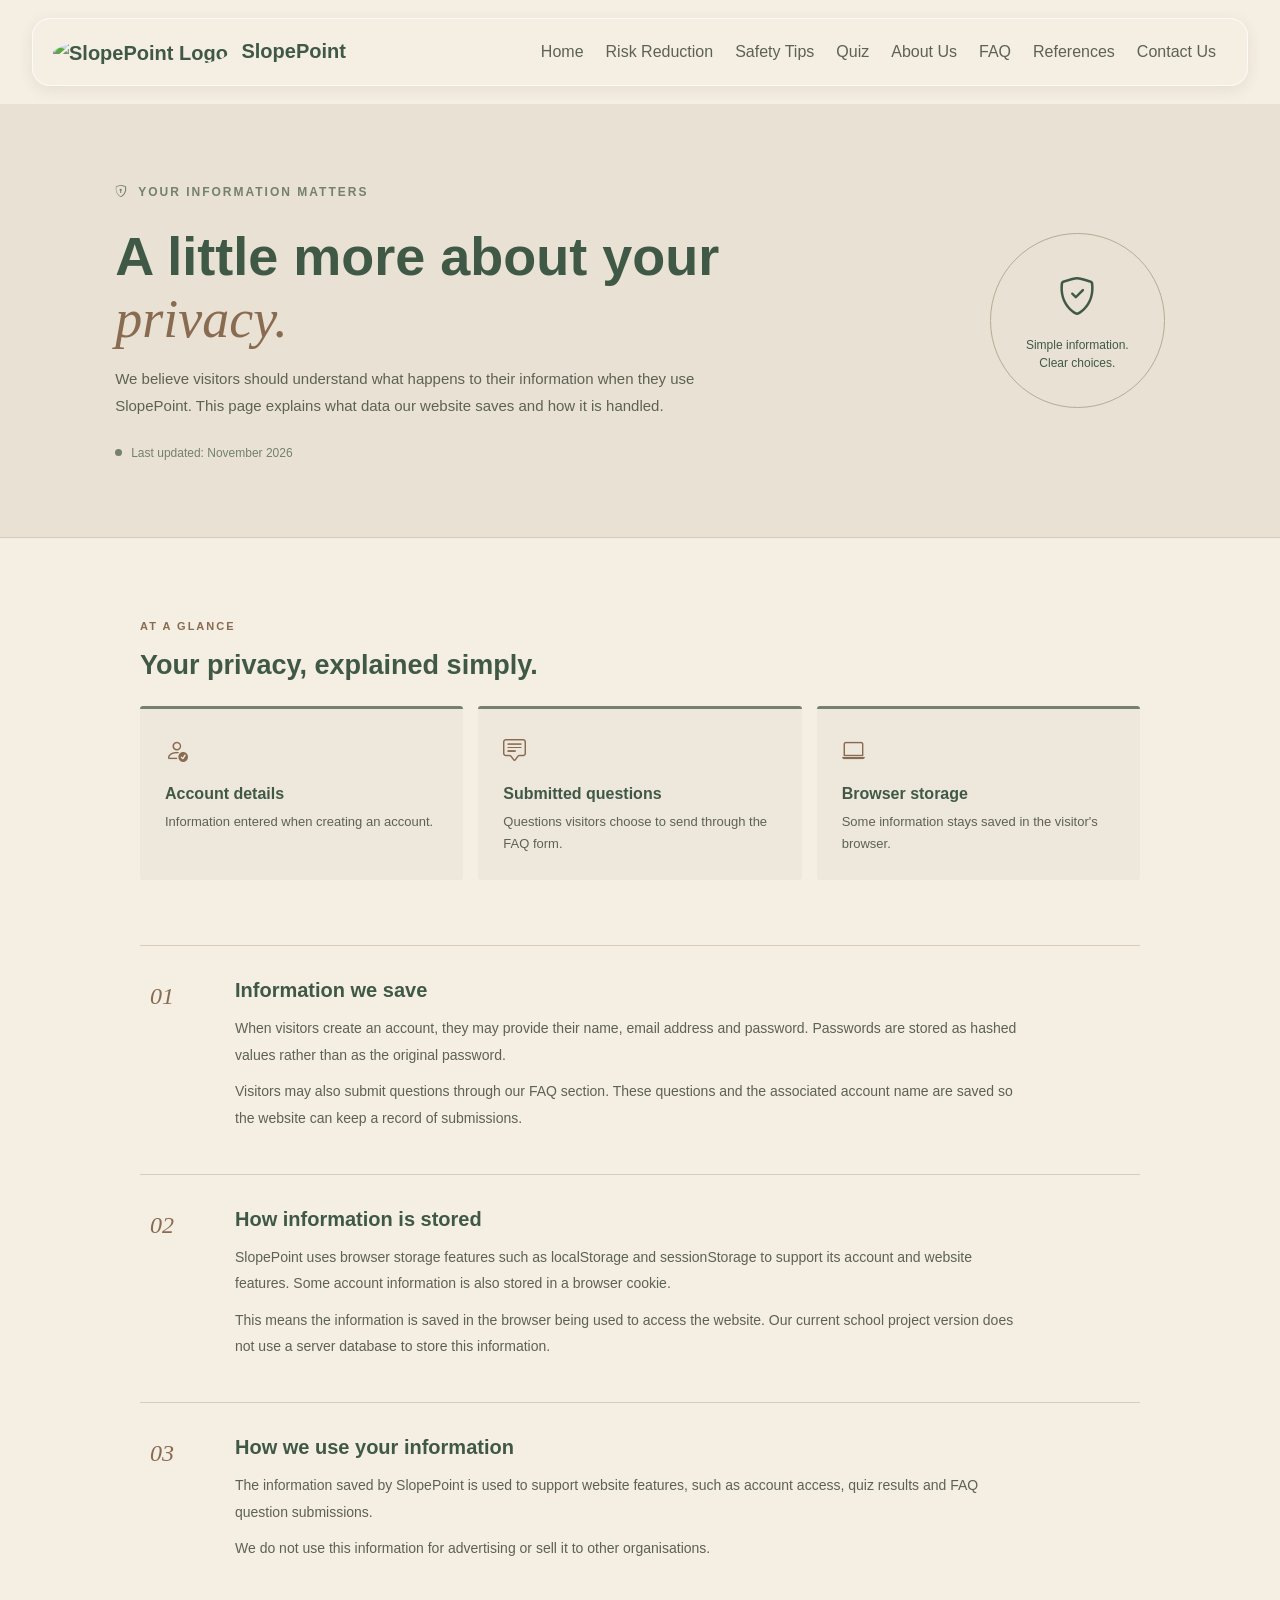
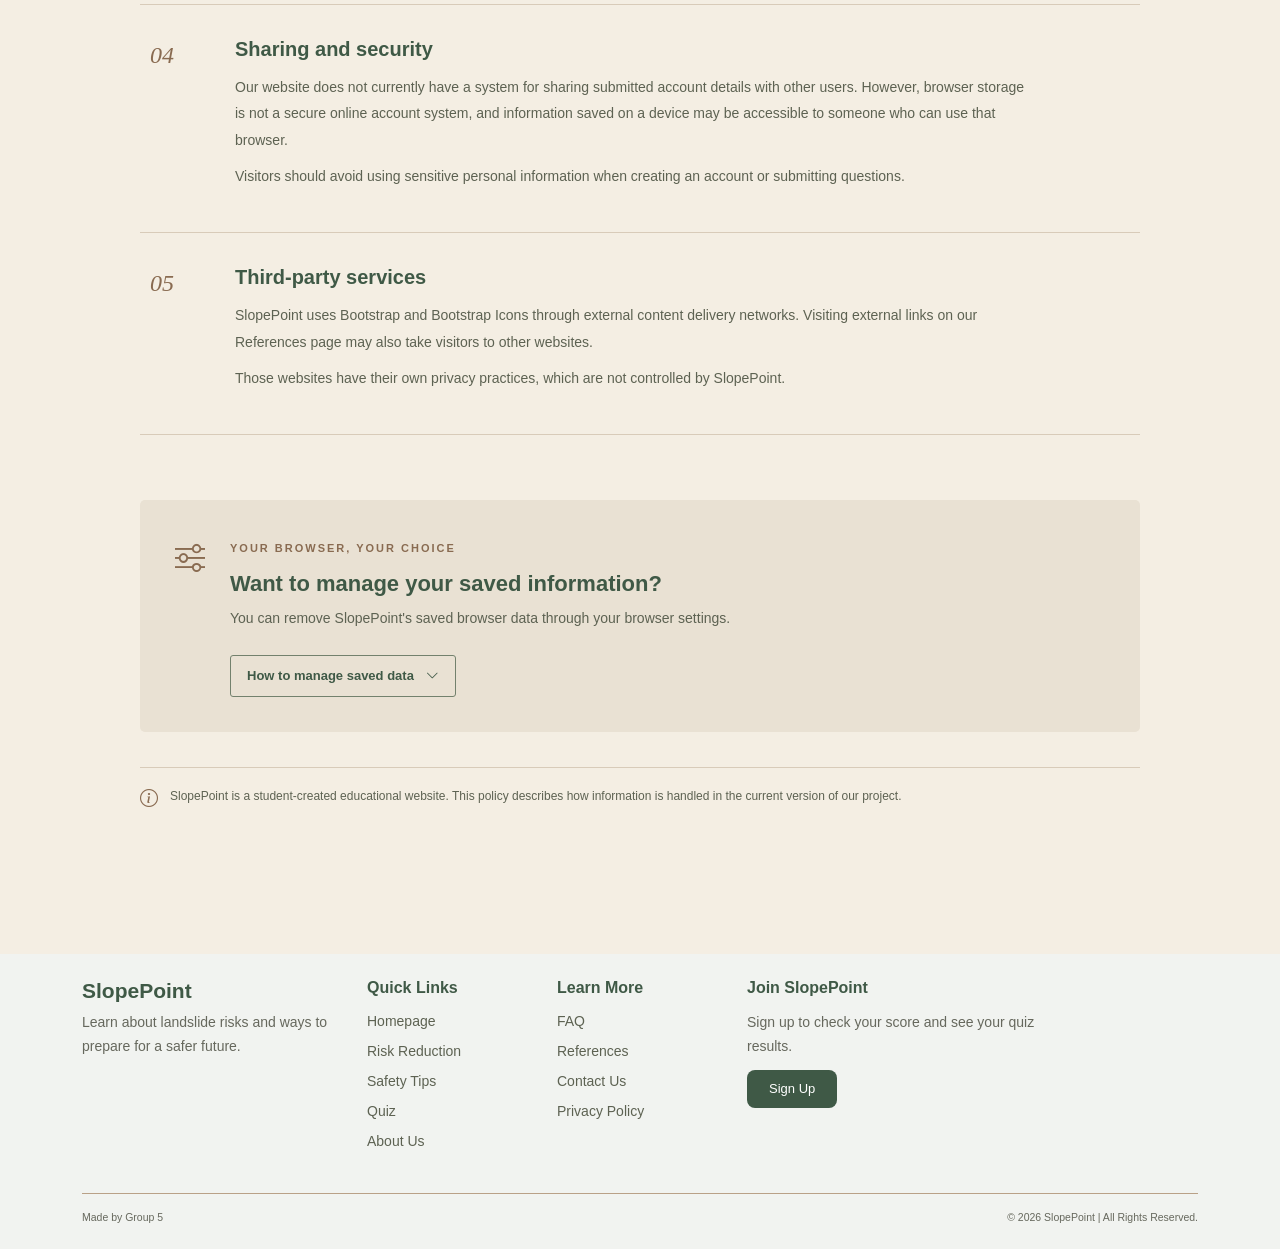
==== privacy-policy.html @ 0d20bdd4 "Add files via upload" ====
<!DOCTYPE html>
<html lang="en">
<head>
    <meta charset="UTF-8">
    <meta name="viewport" content="width=device-width, initial-scale=1.0">
    <title>SlopePoint | Privacy Policy</title>
    <link rel="icon" type="image/jpeg" href="https://i.pinimg.com/736x/f9/9e/da/f99eda20acf7c5a0008ba07cc0dadbc3.jpg">
    <link href="https://cdn.jsdelivr.net/npm/bootstrap@5.3.3/dist/css/bootstrap.min.css" rel="stylesheet">
    <link href="https://cdn.jsdelivr.net/npm/bootstrap-icons@1.11.3/font/bootstrap-icons.min.css" rel="stylesheet">
    <link rel="stylesheet" href="style.css">
</head>
<body>

    <nav class="navbar navbar-expand-lg sticky-top">
        <a class="navbar-brand" href="index.html">
            <img src="https://i.pinimg.com/736x/f9/9e/da/f99eda20acf7c5a0008ba07cc0dadbc3.jpg" alt="SlopePoint Logo" class="logo me-2">
            SlopePoint
        </a>

        <button class="navbar-toggler" type="button" data-bs-toggle="collapse" data-bs-target="#navbarMenu" aria-controls="navbarMenu" aria-expanded="false" aria-label="Toggle navigation">
            <span class="navbar-toggler-icon"></span>
        </button>

        <div class="collapse navbar-collapse" id="navbarMenu">
            <ul class="navbar-nav ms-auto">
                <li class="nav-item"><a class="nav-link" href="index.html">Home</a></li>
                <li class="nav-item"><a class="nav-link" href="risk-reduction.html">Risk Reduction</a></li>
                <li class="nav-item"><a class="nav-link" href="safety-tips.html">Safety Tips</a></li>
                <li class="nav-item"><a class="nav-link" href="quiz.html">Quiz</a></li>
                <li class="nav-item"><a class="nav-link" href="aboutus.html">About Us</a></li>
                <li class="nav-item"><a class="nav-link" href="faq.html">FAQ</a></li>
                <li class="nav-item"><a class="nav-link" href="references.html">References</a></li>
                <li class="nav-item"><a class="nav-link" href="contactus.html">Contact Us</a></li>
            </ul>
        </div>
    </nav>

    <main class="privacy-page">

        <section class="privacy-intro">
            <div class="privacy-intro-content">
                <span class="privacy-overline">
                    <i class="bi bi-shield-lock"></i>
                    YOUR INFORMATION MATTERS
                </span>

                <h1>A little more about your <span>privacy.</span></h1>

                <p>
                    We believe visitors should understand what happens to their
                    information when they use SlopePoint. This page explains
                    what data our website saves and how it is handled.
                </p>

                <div class="privacy-updated">
                    <span class="privacy-dot"></span>
                    Last updated: November 2026
                </div>
            </div>

            <div class="privacy-intro-side">
                <i class="bi bi-shield-check"></i>
                <p>Simple information. Clear choices.</p>
            </div>
        </section>

        <section class="privacy-content">

            <div class="privacy-overview">
                <span class="privacy-small-label">AT A GLANCE</span>
                <h2>Your privacy, explained simply.</h2>

                <div class="privacy-overview-grid">
                    <div>
                        <i class="bi bi-person-check"></i>
                        <h3>Account details</h3>
                        <p>Information entered when creating an account.</p>
                    </div>

                    <div>
                        <i class="bi bi-chat-square-text"></i>
                        <h3>Submitted questions</h3>
                        <p>Questions visitors choose to send through the FAQ form.</p>
                    </div>

                    <div>
                        <i class="bi bi-laptop"></i>
                        <h3>Browser storage</h3>
                        <p>Some information stays saved in the visitor's browser.</p>
                    </div>
                </div>
            </div>

            <div class="privacy-details">

                <article class="privacy-section">
                    <span class="privacy-number">01</span>
                    <div>
                        <h2>Information we save</h2>
                        <p>
                            When visitors create an account, they may provide
                            their name, email address and password. Passwords
                            are stored as hashed values rather than as the
                            original password.
                        </p>
                        <p>
                            Visitors may also submit questions through our FAQ
                            section. These questions and the associated account
                            name are saved so the website can keep a record
                            of submissions.
                        </p>
                    </div>
                </article>

                <article class="privacy-section">
                    <span class="privacy-number">02</span>
                    <div>
                        <h2>How information is stored</h2>
                        <p>
                            SlopePoint uses browser storage features such as
                            localStorage and sessionStorage to support its
                            account and website features. Some account
                            information is also stored in a browser cookie.
                        </p>
                        <p>
                            This means the information is saved in the browser
                            being used to access the website. Our current
                            school project version does not use a server
                            database to store this information.
                        </p>
                    </div>
                </article>

                <article class="privacy-section">
                    <span class="privacy-number">03</span>
                    <div>
                        <h2>How we use your information</h2>
                        <p>
                            The information saved by SlopePoint is used to
                            support website features, such as account access,
                            quiz results and FAQ question submissions.
                        </p>
                        <p>
                            We do not use this information for advertising
                            or sell it to other organisations.
                        </p>
                    </div>
                </article>

                <article class="privacy-section">
                    <span class="privacy-number">04</span>
                    <div>
                        <h2>Sharing and security</h2>
                        <p>
                            Our website does not currently have a system for
                            sharing submitted account details with other users.
                            However, browser storage is not a secure online
                            account system, and information saved on a device
                            may be accessible to someone who can use that
                            browser.
                        </p>
                        <p>
                            Visitors should avoid using sensitive personal
                            information when creating an account or submitting
                            questions.
                        </p>
                    </div>
                </article>

                <article class="privacy-section">
                    <span class="privacy-number">05</span>
                    <div>
                        <h2>Third-party services</h2>
                        <p>
                            SlopePoint uses Bootstrap and Bootstrap Icons
                            through external content delivery networks.
                            Visiting external links on our References page
                            may also take visitors to other websites.
                        </p>
                        <p>
                            Those websites have their own privacy practices,
                            which are not controlled by SlopePoint.
                        </p>
                    </div>
                </article>

            </div>

            <section class="privacy-manage">
                <div class="privacy-manage-icon">
                    <i class="bi bi-sliders"></i>
                </div>

                <div class="privacy-manage-text">
                    <span class="privacy-small-label">YOUR BROWSER, YOUR CHOICE</span>
                    <h2>Want to manage your saved information?</h2>
                    <p>
                        You can remove SlopePoint's saved browser data through
                        your browser settings.
                    </p>

                    <button type="button" class="privacy-toggle" id="privacyToggle"
                        aria-expanded="false" aria-controls="privacyInstructions">
                        How to manage saved data
                        <i class="bi bi-chevron-down"></i>
                    </button>

                    <div class="privacy-instructions" id="privacyInstructions" hidden>
                        <ol>
                            <li>Open your browser settings.</li>
                            <li>Find the privacy or browsing data section.</li>
                            <li>Open the site data or cookies settings.</li>
                            <li>Find your SlopePoint website address and remove its saved data.</li>
                        </ol>
                        <p>
                            Removing site data may sign you out and delete
                            saved account information and submitted questions
                            from that browser.
                        </p>
                    </div>
                </div>
            </section>

            <div class="privacy-ending">
                <i class="bi bi-info-circle"></i>
                <p>
                    SlopePoint is a student-created educational website.
                    This policy describes how information is handled in
                    the current version of our project.
                </p>
            </div>

        </section>
    </main>

    <footer class="mt-5 py-4">
        <div class="container">
            <div class="row g-4">

                <div class="col-lg-3 col-md-6">
                    <h5 class="fw-bold">SlopePoint</h5>
                    <p class="footer-description">
                        Learn about landslide risks and ways to prepare for a safer future.
                    </p>
                </div>

                <div class="col-lg-2 col-md-6">
                    <h6 class="fw-bold">Quick Links</h6>
                    <a href="index.html" class="footer-link d-block">Homepage</a>
                    <a href="risk-reduction.html" class="footer-link d-block">Risk Reduction</a>
                    <a href="safety-tips.html" class="footer-link d-block">Safety Tips</a>
                    <a href="quiz.html" class="footer-link d-block">Quiz</a>
                    <a href="aboutus.html" class="footer-link d-block">About Us</a>
                </div>

                <div class="col-lg-2 col-md-6">
                    <h6 class="fw-bold">Learn More</h6>
                    <a href="faq.html" class="footer-link d-block">FAQ</a>
                    <a href="references.html" class="footer-link d-block">References</a>
                    <a href="contactus.html" class="footer-link d-block">Contact Us</a>
                    <a href="privacy-policy.html" class="footer-link d-block">Privacy Policy</a>
                    
                </div>

                <div class="col-lg-5 col-md-6">
                    <h6 class="fw-bold">Join SlopePoint</h6>
                    <p class="footer-description">
                        Sign up to check your score and see your quiz results.
                    </p>
                    <button type="button" class="btn sign-up">
                        Sign Up
                    </button>
                </div>

            </div>

            <hr class="footer-line">

            <div class="footer-bottom">
                <small>Made by Group 5</small>
                <small>© 2026 SlopePoint | All Rights Reserved.</small>
            </div>
        </div>
    </footer>

    <div class="modal fade" id="registerModal" tabindex="-1" aria-labelledby="registerModalLabel" aria-hidden="true">
        <div class="modal-dialog modal-dialog-centered">
            <div class="modal-content register-modal">

                <div class="modal-header">
                    <div>
                        <span class="register-tag">SLOPEPOINT ACCOUNT</span>
                        <h5 class="modal-title" id="registerModalLabel">Create an Account</h5>
                    </div>
                    <button type="button" class="btn-close" data-bs-dismiss="modal" aria-label="Close"></button>
                </div>

                <div class="modal-body">
                    <p class="register-description">
                        Sign up to check your score and see your quiz results.
                    </p>

                    <form id="registerForm">
                        <label for="studentName" class="form-label">Full Name</label>
                        <input type="text" class="form-control register-input mb-3" id="studentName" placeholder="Enter your name" required>

                        <label for="studentEmail" class="form-label">Email Address</label>
                        <input type="email" class="form-control register-input mb-3" id="studentEmail" placeholder="Enter your email" required>

                        <label for="studentPassword" class="form-label">Password</label>
                        <input type="password" class="form-control register-input mb-3" id="studentPassword" placeholder="Create a password" required>

                        <label for="confirmPassword" class="form-label">Confirm Password</label>
                        <input type="password" class="form-control register-input mb-3" id="confirmPassword" placeholder="Confirm your password" required>

                        <p id="registerMessage" class="register-message"></p>

                        <button type="submit" class="btn register-submit w-100">Create Account</button>
                    </form>
                </div>

            </div>
        </div>
    </div>

    <script src="https://cdn.jsdelivr.net/npm/bootstrap@5.3.3/dist/js/bootstrap.bundle.min.js"></script>
    <script src="script.js"></script>

</body>
</html>
---- style.css ----
body {
    background-color: #F4EEE3;
    color: #3F5946;
    font-family: Arial, sans-serif;
}

.navbar {
    background-color: rgba(244, 238, 227, 0.75);
    backdrop-filter: blur(14px);
    -webkit-backdrop-filter: blur(14px);
    border: 1px solid rgba(255, 255, 255, 0.7);
    border-radius: 18px;
    margin: 18px auto;
    width: 95%;
    padding: 12px 20px;
    box-shadow: 0 4px 14px rgba(137, 107, 81, 0.12);
}

.navbar-brand {
    color: #3F5946;
    font-weight: bold;
}

.navbar-brand:hover {
    color: #896B51;
}

.logo {
    width: 32px;
    height: 32px;
    object-fit: cover;
    border-radius: 50%;
    vertical-align: middle;
}

.navbar .nav-link {
    color: #5D6252;
    margin: 0 3px;
    border-radius: 10px;
    padding: 8px 11px;
    transition: 0.2s;
}

.navbar .nav-link:hover,
.navbar .nav-link.active {
    background-color: #E6D9C6;
    color: #3F5946;
}

.navbar-toggler {
    border-color: #B9A187;
}

.navbar-toggler:focus {
    box-shadow: 0 0 0 0.15rem rgba(137, 107, 81, 0.2);
}

.navbar-toggler-icon {
    filter: sepia(30%);
}

.homepage {
    max-width: 1250px;
    background: linear-gradient(135deg, rgba(255, 255, 255, 0.65), rgba(255, 253, 250, 0.78));
    backdrop-filter: blur(12px);
    -webkit-backdrop-filter: blur(12px);
    border: 1px solid rgba(255, 255, 255, 0.85);
    border-radius: 28px;
    padding: 20px 30px 45px;
    margin-top: 20px;
    box-shadow: 0 10px 35px rgba(137, 107, 81, 0.1);
}

.hero {
    min-height: 420px;
    height: 520px;
    width: 100%;
    position: relative;
    border-radius: 22px;
    overflow: hidden;
    display: flex;
    align-items: center;
    padding: 55px;
    color: white;
    border: 1px solid rgba(255, 255, 255, 0.25);
    isolation: isolate;
}


.hero video {
    position: absolute;
    inset: 0;
    width: 100%;
    height: 100%;
    object-fit: cover;
    object-position: center;
    z-index: -2;
}


.hero::before {
    content: "";
    position: absolute;
    inset: 0;
    background: linear-gradient(90deg, rgba(35, 53, 39, 0.8), rgba(35, 53, 39, 0.2));
    z-index: -1;
}

.hero-content {
    position: relative;
    z-index: 1;
    max-width: 650px;
}

.hero-label,
.section-label {
    font-size: 12px;
    font-weight: bold;
    letter-spacing: 2px;
    margin-bottom: 12px;
}

.hero h1 {
    font-size: clamp(36px, 5vw, 64px);
    font-weight: bold;
    line-height: 1.05;
    margin-bottom: 18px;
}

.hero-content > p:not(.hero-label) {
    max-width: 540px;
    line-height: 1.7;
    margin-bottom: 24px;
}

.hero-btn {
    border-radius: 25px;
    color: #3F5946;
    padding: 11px 20px;
    font-weight: bold;
}

.hero-outline {
    border: 1px solid white;
    border-radius: 25px;
    color: white;
    padding: 11px 20px;
}

.hero-outline:hover {
    background-color: white;
    color: #3F5946;
}

.intro-section {
    padding: 65px 15px;
    background: rgba(255, 255, 255, 0.18);
    border-radius: 22px;
    margin-top: 20px;
}

.section-label {
    color: #896B51;
}

.intro-section h2,
.learning-section h2,
.fact-section h2 {
    font-size: clamp(26px, 3vw, 36px);
    font-weight: bold;
    margin-bottom: 18px;
}

.intro-text {
    color: #66685D;
    line-height: 1.8;
}

.text-link {
    color: #3F5946;
    font-weight: bold;
    text-decoration: none;
}

.text-link:hover {
    color: #896B51;
}

.info-card {
    display: flex;
    align-items: flex-start;
    gap: 16px;
    padding: 18px;
    background: rgba(230, 217, 198, 0.45);
    backdrop-filter: blur(12px);
    -webkit-backdrop-filter: blur(12px);
    border: 1px solid rgba(255, 255, 255, 0.8);
    border-radius: 16px;
    margin-bottom: 14px;
    box-shadow: 0 5px 18px rgba(137, 107, 81, 0.06);
}

.info-icon {
    background-color: #73816D;
    color: white;
    min-width: 48px;
    height: 48px;
    display: flex;
    align-items: center;
    justify-content: center;
    border-radius: 12px;
    font-size: 25px;
    font-weight: bold;
}

.info-card h5 {
    font-size: 17px;
    font-weight: bold;
    margin-bottom: 6px;
}

.info-card p {
    color: #66685D;
    font-size: 14px;
    margin-bottom: 0;
    line-height: 1.6;
}

.learning-section {
    padding: 25px 15px;
    background: rgba(255, 255, 255, 0.16);
    backdrop-filter: blur(8px);
    -webkit-backdrop-filter: blur(8px);
    border: 1px solid rgba(255, 255, 255, 0.45);
    border-radius: 22px;
    margin-top: 20px;
}

.section-heading {
    display: flex;
    align-items: center;
    justify-content: space-between;
    gap: 20px;
    margin-bottom: 25px;
}

.section-heading h2 {
    margin-bottom: 0;
}

.search-box {
    width: 260px;
}

.search-box input {
    border: 1px solid rgba(216, 200, 179, 0.8);
    border-radius: 22px;
    padding: 11px 16px;
    background-color: rgba(244, 238, 227, 0.65);
    backdrop-filter: blur(8px);
    -webkit-backdrop-filter: blur(8px);
}

.search-box input:focus {
    border-color: #73816D;
    box-shadow: 0 0 0 0.15rem rgba(115, 129, 109, 0.2);
}

.search-message {
    color: #896B51;
    font-size: 14px;
}

.learning-card {
    height: 100%;
    background: linear-gradient(145deg, rgba(255, 255, 255, 0.65), rgba(249, 246, 240, 0.78));
    backdrop-filter: blur(12px);
    -webkit-backdrop-filter: blur(12px);
    border: 1px solid rgba(255, 255, 255, 0.85);
    border-radius: 18px;
    overflow: hidden;
    transition: transform 0.2s, box-shadow 0.2s;
    box-shadow: 0 5px 18px rgba(137, 107, 81, 0.06);
}

.learning-card:hover {
    transform: translateY(-5px);
    box-shadow: 0 10px 25px rgba(63, 89, 70, 0.13);
}

.learning-card img {
    width: 100%;
    height: 190px;
    object-fit: cover;
}

.learning-card-content {
    padding: 22px;
}

.category-tag {
    display: inline-block;
    background-color: #E6D9C6;
    color: #896B51;
    border-radius: 20px;
    padding: 6px 11px;
    font-size: 10px;
    font-weight: bold;
    letter-spacing: 1px;
    margin-bottom: 14px;
}

.learning-card h4 {
    font-size: 20px;
    font-weight: bold;
    margin-bottom: 12px;
}

.learning-card p {
    color: #66685D;
    font-size: 14px;
    line-height: 1.7;
    min-height: 72px;
}

.fact-section {
    margin: 65px 15px 15px;
    padding: 35px;
    background: rgba(216, 220, 203, 0.58);
    backdrop-filter: blur(14px);
    -webkit-backdrop-filter: blur(14px);
    border: 1px solid rgba(255, 255, 255, 0.8);
    border-radius: 20px;
    display: flex;
    align-items: center;
    justify-content: space-between;
    gap: 20px;
    box-shadow: 0 8px 24px rgba(63, 89, 70, 0.07);
}

.fact-section > div:first-child {
    max-width: 750px;
}

.fact-section h2 {
    margin-bottom: 12px;
}

.fact-section p:not(.section-label) {
    color: #5D6252;
    line-height: 1.7;
}

.fact-btn {
    background-color: #3F5946;
    color: white;
    border-radius: 22px;
    padding: 10px 18px;
}

.fact-btn:hover {
    background-color: #73816D;
    color: white;
}

.fact-symbol {
    width: 90px;
    height: 90px;
    min-width: 90px;
    border: 3px solid #73816D;
    border-radius: 50%;
    display: flex;
    align-items: center;
    justify-content: center;
    font-size: 55px;
    font-weight: bold;
    color: #3F5946;
}

footer {
    background-color: #F1F3F0;
    color: #3F5946;
    font-size: 14px;
}

footer h5 {
    font-size: 21px;
    margin-bottom: 8px;
}

footer h6 {
    font-size: 16px;
    margin-bottom: 14px;
}

.footer-description {
    color: #66685D;
    line-height: 1.7;
    max-width: 300px;
    margin-bottom: 12px;
}

.footer-link {
    color: #5D6252;
    text-decoration: none;
    margin-bottom: 9px;
    transition: color 0.2s;
}

.footer-link:hover {
    color: #896B51;
}

footer .form-control {
    max-width: 340px;
    border: none;
    border-bottom: 1px solid #B9A187;
    border-radius: 0;
    background: transparent;
    padding: 10px 0;
    font-size: 13px;
    box-shadow: none;
}

footer .form-control:focus {
    border-bottom-color: #3F5946;
}

.sign-in,
.sign-up {
    padding: 7px 20px;
    font-size: 13px;
    border-radius: 4px;
}

.sign-in {
    background-color: transparent;
    border: 1px solid #3F5946;
    color: #3F5946;
}

.sign-in:hover {
    background-color: #3F5946;
    color: white;
}

.footer-line {
    border-color: #B9A187;
    margin: 32px 0 16px;
    opacity: 1;
}

.footer-bottom {
    display: flex;
    justify-content: space-between;
    align-items: center;
    flex-wrap: wrap;
    gap: 8px;
    color: #66685D;
    font-size: 12px;
}

.awareness-section {
    margin: 45px 0;
    padding: 55px;
    background: #F4EEE3;
    border-radius: 28px;
    overflow: hidden;
    position: relative;
}

.awareness-heading {
    max-width: 720px;
    margin-bottom: 35px;
}

.awareness-tag {
    display: inline-block;
    color: #73816D;
    font-size: 12px;
    font-weight: 700;
    letter-spacing: 2px;
    margin-bottom: 15px;
}

.awareness-heading h2 {
    color: #3F5946;
    font-size: clamp(30px, 4vw, 45px);
    font-weight: 800;
    line-height: 1.15;
    margin-bottom: 18px;
}

.awareness-heading h2 span {
    color: #896B51;
}

.awareness-heading > p {
    max-width: 620px;
    color: #737467;
    font-size: 16px;
    line-height: 1.8;
    margin: 0;
}

.awareness-layout {
    display: grid;
    grid-template-columns: 1fr 1fr;
    gap: 20px;
}

.awareness-main {
    min-height: 340px;
    padding: 30px;
    background: #3F5946;
    color: #F4EEE3;
    border-radius: 22px;
    display: flex;
    flex-direction: column;
    align-items: flex-start;
    position: relative;
    overflow: hidden;
}

.awareness-main::after {
    content: "";
    position: absolute;
    width: 230px;
    height: 230px;
    right: -75px;
    bottom: -85px;
    border: 1px solid rgba(244, 238, 227, 0.2);
    border-radius: 50%;
    box-shadow: 0 0 0 25px rgba(244, 238, 227, 0.04), 0 0 0 50px rgba(244, 238, 227, 0.04);
}

.awareness-icon {
    width: 58px;
    height: 58px;
    display: flex;
    align-items: center;
    justify-content: center;
    background: rgba(244, 238, 227, 0.12);
    border: 1px solid rgba(244, 238, 227, 0.25);
    border-radius: 18px;
    font-size: 35px;
    margin-bottom: 28px;
}

.awareness-number {
    font-size: 11px;
    font-weight: 700;
    letter-spacing: 1.5px;
    opacity: 0.8;
}

.awareness-main h3 {
    max-width: 320px;
    font-size: 27px;
    font-weight: 750;
    line-height: 1.3;
    margin: 15px 0 12px;
}

.awareness-main p {
    max-width: 360px;
    color: #E1E5D9;
    font-size: 14px;
    line-height: 1.8;
    margin-bottom: 20px;
}

.awareness-line {
    width: 45px;
    height: 3px;
    background: #B9A187;
    margin-top: auto;
    margin-bottom: 12px;
}

.awareness-small {
    font-size: 10px;
    font-weight: 700;
    letter-spacing: 1.5px;
    color: #E1E5D9;
}

.awareness-side {
    display: grid;
    grid-template-rows: 1fr 1fr;
    gap: 20px;
}

.awareness-card {
    padding: 25px 28px;
    border-radius: 22px;
    transition: transform 0.25s ease, box-shadow 0.25s ease;
}

.awareness-card:hover {
    transform: translateY(-4px);
    box-shadow: 0 12px 25px rgba(63, 89, 70, 0.1);
}

.awareness-card-sage {
    background: #D8DCCB;
}

.awareness-card-sand {
    background: #E6D9C6;
}

.awareness-card-top {
    display: flex;
    align-items: center;
    justify-content: space-between;
    color: #73816D;
}

.awareness-symbol {
    width: 34px;
    height: 34px;
    display: flex;
    align-items: center;
    justify-content: center;
    border: 1px solid rgba(63, 89, 70, 0.25);
    border-radius: 50%;
    font-size: 19px;
}

.awareness-card h3 {
    color: #3F5946;
    font-size: 22px;
    font-weight: 750;
    margin: 20px 0 10px;
}

.awareness-card p {
    color: #66685D;
    font-size: 14px;
    line-height: 1.8;
    margin: 0;
}

.awareness-mission {
    display: flex;
    align-items: center;
    gap: 20px;
    margin-top: 22px;
    padding: 25px;
    background: rgba(255, 255, 255, 0.65);
    border: 1px solid rgba(185, 161, 135, 0.3);
    border-radius: 20px;
}

.mission-mark {
    flex-shrink: 0;
    width: 55px;
    height: 55px;
    display: flex;
    align-items: center;
    justify-content: center;
    background: #73816D;
    color: #F4EEE3;
    border-radius: 17px;
    font-size: 24px;
    font-weight: 800;
}

.mission-text {
    flex: 1;
}

.mission-text > span {
    color: #896B51;
    font-size: 10px;
    font-weight: 700;
    letter-spacing: 1.5px;
}

.mission-text h3 {
    color: #3F5946;
    font-size: 20px;
    font-weight: 750;
    margin: 5px 0;
}

.mission-text p {
    color: #737467;
    font-size: 13px;
    line-height: 1.7;
    margin: 0;
}

.mission-link {
    flex-shrink: 0;
    color: #3F5946;
    font-size: 13px;
    font-weight: 700;
    text-decoration: none;
    padding: 12px 16px;
    border: 1px solid #BFC8B5;
    border-radius: 12px;
    transition: background 0.2s ease;
}

.mission-link span {
    margin-left: 5px;
}

.mission-link:hover {
    background: #D8DCCB;
    color: #3F5946;
}

.mission-page {
    padding-top: 65px;
    padding-bottom: 55px;
}

.mission-intro {
    display: grid;
    grid-template-columns: 1.1fr 0.9fr;
    align-items: center;
    gap: 55px;
    padding: 45px 15px 75px;
    margin-bottom: 55px;
    border-bottom: 1px solid rgba(63, 89, 70, 0.2);
}

.intro-content {
    max-width: 600px;
}

.section-tag {
    color: #896B51;
    font-size: 0.75rem;
    font-weight: 700;
    letter-spacing: 2px;
}

.intro-content h1 {
    color: #3F5946;
    font-size: clamp(2.2rem, 4vw, 3.3rem);
    font-weight: 700;
    line-height: 1.2;
    letter-spacing: -1px;
    margin: 20px 0;
}

.intro-content p {
    color: #687366;
    font-size: 0.94rem;
    line-height: 1.9;
    margin-bottom: 28px;
}

.intro-details {
    display: flex;
    align-items: center;
    gap: 13px;
    color: #896B51;
    font-size: 0.65rem;
    font-weight: 700;
    letter-spacing: 1.3px;
}

.intro-details span:nth-child(2) {
    width: 25px;
    height: 1px;
    background: #896B51;
}

.intro-visual {
    background: #E8EBE3;
    border-radius: 18px;
    padding: 20px 22px 15px;
    min-width: 0;
}

.visual-heading {
    display: flex;
    justify-content: space-between;
    gap: 10px;
    color: #896B51;
    font-size: 0.58rem;
    font-weight: 700;
    letter-spacing: 1px;
}

.landslide-illustration {
    width: 100%;
    display: block;
    margin: 15px 0;
}

.visual-caption {
    border-top: 1px solid rgba(63, 89, 70, 0.2);
    padding-top: 13px;
    display: flex;
    justify-content: space-between;
    align-items: center;
    gap: 10px;
}

.visual-caption div {
    display: flex;
    flex-direction: column;
    gap: 5px;
}

.visual-caption strong {
    color: #3F5946;
    font-size: 0.68rem;
    letter-spacing: 1px;
}

.visual-caption div span {
    color: #687366;
    font-size: 0.7rem;
}

.visual-number {
    color: #896B51;
    font-size: 1.8rem;
    font-weight: 700;
}

.aims-objectives-section {
    display: grid;
    grid-template-columns: repeat(2, 1fr);
    align-items: stretch;
    gap: 35px;
    padding: 0 10px;
}

.aim-objective-card {
    position: relative;
    display: flex;
    flex-direction: column;
    padding-top: 35px;
}

.card-tab {
    position: absolute;
    top: 0;
    left: 50%;
    transform: translateX(-50%);
    width: 68%;
    padding: 11px 10px;
    text-align: center;
    border-radius: 16px 16px 0 0;
    color: white;
    font-size: 0.95rem;
    font-weight: 600;
    letter-spacing: 1px;
}

.aims-tab {
    background: #719A99;
}

.objectives-tab {
    background: #77947D;
}

.card-body-custom {
    position: relative;
    display: flex;
    align-items: center;
    gap: 20px;
    flex: 1;
    min-height: 220px;
    background: #FFFFFF;
    border: 1px solid rgba(63, 89, 70, 0.12);
    border-radius: 25px;
    padding: 35px 25px;
    box-shadow: 0 5px 18px rgba(63, 89, 70, 0.09);
    z-index: 1;
}

.card-icon {
    flex: 0 0 75px;
    display: flex;
    align-items: center;
    justify-content: center;
}

.card-icon svg {
    width: 60px;
    height: 60px;
}

.aims-icon {
    color: #719A99;
}

.objectives-icon {
    color: #77947D;
}

.card-text {
    flex: 1;
}

.card-text h2 {
    color: #3F5946;
    font-size: 1.2rem;
    font-weight: 700;
    margin-bottom: 10px;
}

.card-text p {
    color: #687366;
    font-size: 0.84rem;
    line-height: 1.75;
    margin: 0;
}

@media (max-width: 991px) {
    .mission-intro {
        gap: 30px;
    }

    .aims-objectives-section {
        gap: 25px;
    }

    .card-body-custom {
        padding: 28px 20px;
        gap: 12px;
    }

    .card-icon {
        flex-basis: 55px;
    }

    .card-icon svg {
        width: 48px;
        height: 48px;
    }
}

@media (max-width: 768px) {
    .homepage {
        padding: 12px 16px 30px;
        border-radius: 20px;
    }

    .hero {
        min-height: 380px;
        padding: 30px 24px;
    }

    .intro-section {
        padding: 45px 5px;
    }

    .section-heading {
        align-items: stretch;
        flex-direction: column;
    }

    .search-box {
        width: 100%;
    }

    .fact-section {
        margin: 45px 5px 10px;
        padding: 25px;
    }

    .fact-symbol {
        width: 60px;
        height: 60px;
        min-width: 60px;
        font-size: 38px;
    }

    .awareness-section {
        padding: 30px 20px;
        margin: 30px 0;
    }

    .awareness-layout {
        grid-template-columns: 1fr;
    }

    .awareness-main {
        min-height: 310px;
    }

    .awareness-side {
        grid-template-rows: auto auto;
    }

    .awareness-mission {
        align-items: flex-start;
        flex-wrap: wrap;
        padding: 20px;
    }

    .mission-text {
        min-width: 0;
    }

    .mission-link {
        margin-left: 75px;
    }
}

@media (max-width: 767px) {
    .footer-bottom {
        flex-direction: column;
        text-align: center;
    }

    .mission-page {
        padding-top: 40px;
    }

    .mission-intro {
        grid-template-columns: 1fr;
        gap: 30px;
        padding: 30px 5px 45px;
        margin-bottom: 40px;
    }

    .intro-content h1 {
        font-size: 2.3rem;
    }

    .intro-visual {
        padding: 17px;
    }

    .aims-objectives-section {
        grid-template-columns: 1fr;
        gap: 35px;
        padding: 0;
    }

    .card-body-custom {
        min-height: 180px;
        padding: 30px 22px;
    }

    .card-text p {
        font-size: 0.82rem;
    }
}

@media (max-width: 480px) {
    .hero {
        padding: 25px 20px;
    }

    .hero h1 {
        font-size: 38px;
    }

    .fact-symbol {
        display: none;
    }

    .awareness-card {
        padding: 22px;
    }

    .awareness-main h3 {
        font-size: 24px;
    }

    .mission-link {
        margin-left: 0;
    }
}

@keyframes floatPicture {
    0% {
        transform: translateY(0);
    }

    50% {
        transform: translateY(-5px);
    }

    100% {
        transform: translateY(0);
    }
}

.members-section {
    padding: 85px 10px 35px;
    margin-top: 55px;
    border-top: 1px solid rgba(63, 89, 70, 0.15);
}

.members-heading {
    text-align: center;
    margin-bottom: 50px;
}

.members-heading h2 {
    color: #3F5946;
    font-size: clamp(32px, 4vw, 45px);
    font-weight: 750;
    margin: 12px 0;
}

.members-heading h2 span {
    color: #719A99;
}

.members-heading p {
    color: #687366;
    font-size: 14px;
    margin: 0;
}

.members-grid {
    display: grid;
    grid-template-columns: repeat(3, 1fr);
    gap: 30px;
    max-width: 1000px;
    margin: 0 auto;
}

.member-card {
    position: relative;
    overflow: hidden;
    text-align: center;
    background: #FFFFFF;
    border: 1px solid rgba(63, 89, 70, 0.15);
    border-radius: 25px;
    padding: 25px 20px 30px;
    box-shadow: 0 8px 25px rgba(63, 89, 70, 0.08);
    transition: transform 0.3s ease, box-shadow 0.3s ease;
}

.member-card:hover {
    transform: translateY(-7px);
    box-shadow: 0 15px 30px rgba(63, 89, 70, 0.13);
}

.member-image-area {
    position: relative;
    height: 165px;
    display: flex;
    align-items: center;
    justify-content: center;
    margin-bottom: 15px;
}

.member-shape {
    position: absolute;
    width: 145px;
    height: 145px;
    background: #DCE4D8;
    border-radius: 50% 50% 12px 50%;
    right: 15px;
    top: 0;
    opacity: 0.85;
}

.member-photo {
    position: relative;
    width: 135px;
    height: 135px;
    padding: 8px;
    border: 3px solid #719A99;
    border-radius: 50% 50% 12px 50%;
    background: #F4EEE3;
    z-index: 1;
    transition: transform 0.3s ease;
}

.member-photo img {
    width: 100%;
    height: 100%;
    object-fit: cover;
    border-radius: inherit;
    display: block;
}

.member-card:hover .member-photo {
    transform: scale(1.04);
}

.member-divider {
    display: flex;
    justify-content: center;
    align-items: center;
    gap: 9px;
    margin: 12px 0 18px;
}

.member-divider::before,
.member-divider::after {
    content: "";
    width: 35px;
    height: 1px;
    background: #896B51;
}

.member-divider span {
    width: 7px;
    height: 7px;
    background: #73816D;
    border-radius: 50%;
}

.member-info h3 {
    color: #3F5946;
    font-size: 20px;
    font-weight: 700;
    margin-bottom: 7px;
}

.member-info p {
    color: #896B51;
    font-size: 13px;
    font-weight: 600;
    letter-spacing: 0.5px;
    margin: 0;
}

.member-card {
    opacity: 0;
    transform: translateY(20px);
}

.member-card.show {
    opacity: 1;
    transform: translateY(0);
}

@media (max-width: 768px) {
    .members-grid {
        grid-template-columns: repeat(2, 1fr);
        gap: 20px;
    }

    .members-section {
        padding-top: 60px;
    }
}

@media (max-width: 500px) {
    .members-grid {
        grid-template-columns: 1fr;
        max-width: 330px;
    }

    .member-card {
        padding: 25px 20px;
    }
}

@media (prefers-reduced-motion: reduce) {
    .member-card,
    .member-photo {
        transition: none;
    }
}

.risk-page {
    max-width: 1250px;
    margin: 25px auto 0;
    padding: 0 25px;
}

.risk-label {
    display: block;
    color: #896B51;
    font-size: 12px;
    font-weight: bold;
    letter-spacing: 2px;
    margin-bottom: 18px;
}

.risk-hero {
    display: grid;
    grid-template-columns: 1fr 0.9fr;
    min-height: 510px;
    background: #E8EBE3;
    border-radius: 25px;
    overflow: hidden;
}

.risk-hero-text {
    display: flex;
    flex-direction: column;
    justify-content: center;
    align-items: flex-start;
    padding: 55px 45px 35px;
}

.risk-hero h1 {
    color: #3F5946;
    font-size: clamp(42px, 5vw, 62px);
    font-weight: bold;
    line-height: 1.12;
    margin-bottom: 22px;
}

.risk-hero h1 span {
    color: #896B51;
}

.risk-hero-text > p {
    max-width: 470px;
    color: #5D6252;
    font-size: 16px;
    line-height: 1.85;
    margin-bottom: 28px;
}

.risk-main-btn {
    display: inline-block;
    background: #3F5946;
    color: white;
    padding: 14px 21px;
    border-radius: 5px;
    font-size: 14px;
    font-weight: bold;
    text-decoration: none;
    transition: 0.2s;
}

.risk-main-btn span {
    margin-left: 12px;
    font-size: 17px;
}

.risk-main-btn:hover {
    background: #896B51;
    color: white;
}

.risk-hero-bottom {
    display: flex;
    flex-wrap: wrap;
    gap: 18px;
    margin-top: 55px;
    padding-top: 18px;
    border-top: 1px solid rgba(63, 89, 70, 0.2);
    width: 100%;
}

.risk-hero-bottom span {
    color: #687366;
    font-size: 10px;
    font-weight: bold;
    letter-spacing: 1px;
}

.risk-hero-picture {
    min-height: 510px;
    position: relative;
}

.risk-hero-picture img {
    width: 100%;
    height: 100%;
    position: absolute;
    object-fit: cover;
}

.risk-picture-caption {
    position: absolute;
    bottom: 0;
    left: 0;
    right: 0;
    display: flex;
    justify-content: space-between;
    gap: 10px;
    padding: 22px;
    color: white;
    background: linear-gradient(transparent, rgba(20, 35, 26, 0.75));
    font-size: 10px;
    font-weight: bold;
    letter-spacing: 1px;
}

.risk-intro-section {
    padding: 100px 8%;
    background-color: #F4EEE3;
}

.risk-intro-top {
    display: flex;
    align-items: center;
    gap: 25px;
    margin-bottom: 65px;
    color: #687366;
    font-size: 12px;
    letter-spacing: 2px;
    font-weight: 600;
}

.risk-intro-line {
    flex: 1;
    height: 1px;
    background-color: rgba(63, 89, 70, 0.25);
}

.risk-intro-content {
    display: grid;
    grid-template-columns: 1fr 1fr;
    gap: 90px;
    align-items: start;
}

.risk-intro-heading h2 {
    color: #3F5946;
    font-size: clamp(38px, 4.5vw, 60px);
    line-height: 1.12;
    font-weight: 600;
    margin-bottom: 25px;
}

.risk-intro-heading > p {
    color: #896B51;
    font-size: 17px;
    line-height: 1.7;
    max-width: 380px;
}

.risk-intro-text {
    padding-top: 8px;
}

.risk-intro-text > p {
    color: #5D6252;
    font-size: 16px;
    line-height: 1.9;
    margin-bottom: 25px;
}

.risk-intro-note {
    display: flex;
    align-items: center;
    gap: 20px;
    border-top: 1px solid rgba(63, 89, 70, 0.25);
    border-bottom: 1px solid rgba(63, 89, 70, 0.25);
    padding: 22px 0;
    margin-top: 35px;
}

.risk-intro-note span {
    font-size: 32px;
    color: #896B51;
    font-weight: 600;
}

.risk-intro-note p {
    color: #3F5946;
    font-size: 16px;
    font-weight: 600;
    margin: 0;
    line-height: 1.5;
}

.risk-actions {
    padding: 60px 35px 65px;
    background: #E8EBE3;
    border-radius: 25px;
}

.risk-section-heading {
    display: flex;
    justify-content: space-between;
    align-items: flex-end;
    gap: 30px;
    margin-bottom: 40px;
}

.risk-section-heading h2,
.risk-environment h2,
.risk-warning-heading h2,
.risk-checklist-top h2,
.risk-dos-heading h2 {
    color: #3F5946;
    font-size: clamp(34px, 4vw, 47px);
    font-weight: bold;
    line-height: 1.18;
}

.risk-section-heading > p {
    max-width: 430px;
    color: #687366;
    font-size: 16px;
    line-height: 1.8;
    margin-bottom: 5px;
}

.risk-explorer {
    display: flex;
    gap: 12px;
    height: 410px;
}

.risk-panel {
    position: relative;
    flex: 0.8;
    min-width: 0;
    border: 0;
    border-radius: 18px;
    overflow: hidden;
    background-image: linear-gradient(180deg, rgba(20, 35, 26, 0.05), rgba(20, 35, 26, 0.8)), var(--panel-image);
    background-size: cover;
    background-position: center;
    cursor: pointer;
    text-align: left;
    padding: 22px;
    color: white;
    transition: flex 0.5s ease, background-position 0.5s ease;
}

.risk-panel::after {
    content: "";
    position: absolute;
    inset: 0;
    background: rgba(25, 40, 30, 0.12);
    transition: background 0.3s;
}

.risk-panel:hover::after {
    background: rgba(25, 40, 30, 0.02);
}

.risk-panel.active {
    flex: 4;
    background-position: center;
}

.risk-panel-number,
.risk-panel-title,
.risk-panel-info {
    position: relative;
    z-index: 1;
}

.risk-panel-number {
    position: absolute;
    top: 22px;
    left: 22px;
    font-size: 14px;
    font-weight: bold;
    letter-spacing: 1px;
}

.risk-panel-title {
    position: absolute;
    bottom: 25px;
    left: 22px;
    writing-mode: vertical-rl;
    transform: rotate(180deg);
    font-size: 13px;
    font-weight: bold;
    letter-spacing: 1px;
    transition: opacity 0.2s;
}

.risk-panel.active .risk-panel-title {
    opacity: 0;
}

.risk-panel-info {
    position: absolute;
    bottom: 28px;
    left: 30px;
    right: 25px;
    max-width: 430px;
    opacity: 0;
    transform: translateY(15px);
    transition: opacity 0.3s, transform 0.3s;
    pointer-events: none;
}

.risk-panel.active .risk-panel-info {
    opacity: 1;
    transform: translateY(0);
    transition-delay: 0.2s;
}

.risk-panel-info h3 {
    font-size: 28px;
    font-weight: bold;
    margin-bottom: 12px;
}

.risk-panel-info p {
    color: #F0EEE6;
    font-size: 15px;
    line-height: 1.8;
    margin: 0;
}

.risk-explorer-hint {
    text-align: right;
    color: #73816D;
    font-size: 11px;
    font-weight: bold;
    letter-spacing: 1.5px;
    margin: 18px 0 0;
}

.risk-environment {
    display: grid;
    grid-template-columns: 0.9fr 1.1fr;
    gap: 65px;
    align-items: center;
    padding: 100px 35px;
}

.risk-environment-image {
    min-height: 550px;
    border-radius: 20px;
    overflow: hidden;
    position: relative;
}

.risk-environment-image img {
    width: 100%;
    height: 100%;
    position: absolute;
    object-fit: cover;
}

.risk-environment-image span {
    position: absolute;
    bottom: 0;
    left: 0;
    right: 0;
    padding: 25px 20px;
    color: white;
    font-size: 11px;
    font-weight: bold;
    letter-spacing: 1.5px;
    background: linear-gradient(transparent, rgba(20, 35, 26, 0.7));
}

.risk-environment-content > p {
    color: #687366;
    font-size: 16px;
    line-height: 1.9;
    margin: 20px 0 28px;
}

.risk-tip {
    display: flex;
    align-items: flex-start;
    gap: 18px;
    padding: 20px 0;
    border-top: 1px solid rgba(63, 89, 70, 0.18);
}

.risk-tip > span {
    color: #896B51;
    font-size: 15px;
    font-weight: bold;
    padding-top: 2px;
}

.risk-tip h4 {
    color: #3F5946;
    font-size: 17px;
    font-weight: bold;
    margin-bottom: 7px;
}

.risk-tip p {
    color: #687366;
    font-size: 14px;
    line-height: 1.8;
    margin: 0;
}

.risk-warning-section {
    display: grid;
    grid-template-columns: 0.75fr 1.25fr;
    gap: 55px;
    background: #D8DCCB;
    border-radius: 25px;
    padding: 65px 50px;
}

.risk-warning-heading > p {
    color: #5D6252;
    font-size: 16px;
    line-height: 1.9;
    margin: 20px 0;
}

.risk-text-link {
    color: #3F5946;
    font-size: 14px;
    font-weight: bold;
    text-decoration: none;
}

.risk-text-link:hover {
    color: #896B51;
}

.risk-text-link span {
    margin-left: 7px;
}

.risk-warning-side-note {
    margin-top: 55px;
    padding: 20px;
    border-left: 3px solid #896B51;
    background: rgba(255, 255, 255, 0.35);
}

.risk-warning-side-note strong {
    color: #896B51;
    font-size: 11px;
    letter-spacing: 1.5px;
}

.risk-warning-side-note p {
    color: #5D6252;
    font-size: 14px;
    line-height: 1.8;
    margin: 10px 0 0;
}

.risk-warning-guide {
    background: #F4EEE3;
    border-radius: 18px;
    padding: 25px 30px;
}

.risk-warning-guide-title {
    display: flex;
    justify-content: space-between;
    gap: 10px;
    padding-bottom: 18px;
    border-bottom: 1px solid #D5CFC1;
    color: #896B51;
    font-size: 11px;
    font-weight: bold;
    letter-spacing: 1.5px;
}

.risk-warning-item {
    display: grid;
    grid-template-columns: 30px 65px 1fr 20px;
    align-items: center;
    gap: 15px;
    padding: 20px 0;
    border-bottom: 1px solid #D5CFC1;
}

.warning-number {
    color: #896B51;
    font-size: 14px;
    font-weight: bold;
}

.warning-visual {
    width: 62px;
    height: 62px;
    border-radius: 50%;
    display: flex;
    align-items: center;
    justify-content: center;
    overflow: hidden;
}

.warning-crack {
    background: #E6D9C6;
}

.warning-crack span {
    width: 22px;
    height: 34px;
    border-left: 3px solid #896B51;
    border-top: 3px solid #896B51;
    transform: skew(-20deg) rotate(-25deg);
}

.warning-tree {
    background: #D8DCCB;
}

.warning-tree span {
    color: #3F5946;
    font-size: 38px;
}

.warning-water {
    background: #DCE6E3;
}

.warning-water span {
    color: #719A99;
    font-size: 38px;
    font-weight: bold;
}

.warning-rock {
    background: #E9DFD4;
}

.warning-rock span {
    color: #896B51;
    font-size: 29px;
}

.warning-description h4 {
    color: #3F5946;
    font-size: 16px;
    font-weight: bold;
    margin-bottom: 6px;
}

.warning-description p {
    color: #687366;
    font-size: 13px;
    line-height: 1.7;
    margin: 0;
}

.warning-arrow {
    color: #896B51;
    font-size: 20px;
}

.risk-checklist-section {
    margin: 65px 0;
    padding: 40px;
    background: #F0EEE6;
    border: 1px solid rgba(137, 107, 81, 0.2);
    border-radius: 25px;
}

.risk-checklist-top {
    display: flex;
    justify-content: space-between;
    align-items: center;
    gap: 25px;
    margin-bottom: 25px;
}

.risk-checklist-top > div:first-child {
    max-width: 570px;
}

.risk-checklist-top p {
    color: #687366;
    font-size: 15px;
    line-height: 1.7;
    margin-top: 12px;
}

.risk-progress {
    display: flex;
    flex-direction: column;
    align-items: center;
    gap: 8px;
}

.risk-progress-circle {
    width: 95px;
    height: 95px;
    border-radius: 50%;
    border: 7px solid #D8DCCB;
    display: flex;
    align-items: center;
    justify-content: center;
    position: relative;
    background: conic-gradient(#73816D 0%, #73816D 0%, transparent 0%);
}

.risk-progress-circle::before {
    content: "";
    position: absolute;
    inset: 7px;
    border-radius: 50%;
    background: #F0EEE6;
}

.risk-progress-circle strong {
    position: relative;
    color: #3F5946;
    font-size: 22px;
}

.risk-progress > span {
    color: #896B51;
    font-size: 10px;
    font-weight: bold;
    letter-spacing: 1.3px;
}

.risk-checklist {
    display: grid;
    grid-template-columns: 1fr 1fr;
    gap: 30px;
}

.risk-checklist-column h3 {
    color: #3F5946;
    font-size: 19px;
    font-weight: bold;
    padding-bottom: 12px;
    border-bottom: 1px solid #CFC8B9;
    margin-bottom: 8px;
}

.risk-check-item {
    display: flex;
    align-items: flex-start;
    gap: 12px;
    padding: 12px 0;
    color: #5D6252;
    font-size: 14px;
    line-height: 1.6;
    cursor: pointer;
    border-bottom: 1px solid rgba(63, 89, 70, 0.1);
}

.risk-check-item input {
    display: none;
}

.risk-custom-check {
    width: 20px;
    height: 20px;
    min-width: 20px;
    border: 1px solid #9AA58D;
    border-radius: 5px;
    position: relative;
    margin-top: 2px;
}

.risk-check-item input:checked + .risk-custom-check {
    background: #73816D;
    border-color: #73816D;
}

.risk-check-item input:checked + .risk-custom-check::after {
    content: "✓";
    position: absolute;
    top: -2px;
    left: 3px;
    color: white;
    font-size: 15px;
}

.risk-check-item:has(input:checked) > span:last-child {
    text-decoration: line-through;
    color: #92988C;
}

.risk-checklist-bottom {
    display: flex;
    justify-content: space-between;
    align-items: center;
    gap: 15px;
    margin-top: 22px;
    padding-top: 16px;
    border-top: 1px solid #CFC8B9;
}

.risk-checklist-bottom span {
    color: #73816D;
    font-size: 13px;
    font-weight: bold;
}

.risk-checklist-bottom button {
    border: 1px solid #B9A187;
    border-radius: 20px;
    padding: 8px 15px;
    background: transparent;
    color: #896B51;
    font-size: 12px;
    cursor: pointer;
}

.risk-checklist-bottom button:hover {
    background: #E6D9C6;
}

.risk-dos-section {
    padding: 10px 20px 65px;
}

.risk-dos-heading {
    text-align: center;
    max-width: 570px;
    margin: 0 auto 28px;
}

.risk-dos-heading > p {
    color: #687366;
    font-size: 15px;
    line-height: 1.7;
    margin-top: 12px;
}

.risk-dos-grid {
    display: grid;
    grid-template-columns: 1fr 1fr;
    gap: 18px;
}

.risk-do-card,
.risk-dont-card {
    padding: 28px;
    border-radius: 20px;
}

.risk-do-card {
    background: #E8EBE3;
}

.risk-dont-card {
    background: #E9DFD4;
}

.risk-do-symbol,
.risk-dont-symbol {
    display: flex;
    align-items: center;
    justify-content: center;
    width: 38px;
    height: 38px;
    border-radius: 50%;
    font-size: 21px;
    font-weight: bold;
    margin-bottom: 14px;
}

.risk-do-symbol {
    background: #73816D;
    color: white;
}

.risk-dont-symbol {
    background: #896B51;
    color: white;
}

.risk-do-card h3,
.risk-dont-card h3 {
    color: #3F5946;
    font-size: 21px;
    font-weight: bold;
    margin-bottom: 14px;
}

.risk-do-card ul,
.risk-dont-card ul {
    padding-left: 20px;
    margin: 0;
}

.risk-do-card li,
.risk-dont-card li {
    color: #5D6252;
    font-size: 14px;
    line-height: 1.7;
    padding: 3px 0;
}

@media (max-width: 900px) {
    .risk-page {
        padding: 0 18px;
    }

    .risk-hero {
        grid-template-columns: 1fr 0.8fr;
    }

    .risk-hero-text {
        padding: 40px 28px 30px;
    }

    .risk-hero h1 {
        font-size: 44px;
    }

    .risk-intro-section {
        padding: 75px 5%;
    }

    .risk-intro-content {
        gap: 45px;
    }

    .risk-environment {
        gap: 35px;
        padding: 70px 15px;
    }

    .risk-warning-section {
        gap: 30px;
        padding: 45px 30px;
    }

    .risk-checklist-section {
        padding: 30px;
    }

    .risk-explorer {
        height: 370px;
    }
}

@media (max-width: 700px) {
    .risk-hero {
        grid-template-columns: 1fr;
    }

    .risk-hero-text {
        padding: 45px 28px 30px;
    }

    .risk-hero h1 {
        font-size: 46px;
    }

    .risk-hero-picture {
        min-height: 300px;
    }

    .risk-hero-bottom {
        margin-top: 35px;
    }

    .risk-intro-section {
        padding: 65px 5%;
    }

    .risk-intro-top {
        margin-bottom: 40px;
    }

    .risk-intro-content {
        grid-template-columns: 1fr;
        gap: 25px;
    }

    .risk-intro-heading h2 {
        font-size: 42px;
    }

    .risk-environment,
    .risk-warning-section {
        grid-template-columns: 1fr;
    }

    .risk-section-heading {
        flex-direction: column;
        align-items: flex-start;
    }

    .risk-actions {
        padding: 40px 20px;
    }

    .risk-explorer {
        height: 360px;
        gap: 6px;
    }

    .risk-panel {
        padding: 12px;
        border-radius: 12px;
    }

    .risk-panel.active {
        flex: 5;
    }

    .risk-panel-number {
        top: 15px;
        left: 12px;
    }

    .risk-panel-title {
        left: 12px;
        bottom: 15px;
        font-size: 10px;
    }

    .risk-panel-info {
        left: 17px;
        right: 12px;
        bottom: 18px;
    }

    .risk-panel-info h3 {
        font-size: 20px;
    }

    .risk-panel-info p {
        font-size: 13px;
    }

    .risk-environment {
        padding: 65px 10px;
    }

    .risk-environment-image {
        min-height: 350px;
    }

    .risk-warning-section {
        padding: 35px 23px;
    }

    .risk-warning-side-note {
        margin-top: 30px;
    }

    .risk-warning-guide {
        padding: 20px 16px;
    }

    .risk-warning-item {
        grid-template-columns: 22px 50px 1fr 15px;
        gap: 9px;
    }

    .warning-visual {
        width: 48px;
        height: 48px;
    }

    .warning-description h4 {
        font-size: 14px;
    }

    .warning-description p {
        font-size: 12px;
    }

    .risk-checklist-top {
        align-items: flex-start;
    }

    .risk-checklist {
        grid-template-columns: 1fr;
        gap: 22px;
    }

    .risk-dos-grid {
        grid-template-columns: 1fr;
    }

    .risk-do-card,
    .risk-dont-card {
        padding: 24px;
    }
}

@media (max-width: 480px) {
    .risk-page {
        padding: 0 12px;
    }

    .risk-hero-text {
        padding: 35px 20px 25px;
    }

    .risk-hero h1 {
        font-size: 40px;
    }

    .risk-hero-text > p {
        font-size: 14px;
    }

    .risk-hero-bottom {
        gap: 10px;
    }

    .risk-hero-bottom span {
        font-size: 8px;
    }

    .risk-intro-section {
        padding: 55px 3%;
    }

    .risk-intro-heading h2 {
        font-size: 36px;
    }

    .risk-intro-text > p {
        font-size: 14px;
    }

    .risk-intro-note p {
        font-size: 14px;
    }

    .risk-explorer {
        height: 330px;
    }

    .risk-panel {
        flex: 0.5;
    }

    .risk-panel.active {
        flex: 5;
    }

    .risk-panel-info h3 {
        font-size: 18px;
    }

    .risk-panel-info p {
        font-size: 11px;
    }

    .risk-checklist-section {
        margin: 45px 0;
        padding: 22px 18px;
    }

    .risk-checklist-top {
        flex-direction: column;
        margin-bottom: 20px;
    }

    .risk-progress {
        flex-direction: row;
    }

    .risk-progress-circle {
        width: 75px;
        height: 75px;
    }

    .risk-progress-circle strong {
        font-size: 18px;
    }

    .risk-checklist-bottom {
        align-items: flex-start;
        flex-direction: column;
    }

    .risk-do-card,
    .risk-dont-card {
        padding: 22px 20px;
    }
}

@media (prefers-reduced-motion: reduce) {
    .risk-panel,
    .risk-panel-info,
    .risk-panel-title,
    .risk-main-btn {
        transition: none;
    }
}

.references-page {
    max-width: 1250px;
    margin: 25px auto 60px;
    padding: 0 30px;
    color: #3F5946;
}

.references-heading {
    display: flex;
    align-items: center;
    justify-content: space-between;
    gap: 30px;
    min-height: 245px;
    padding: 40px 50px;
    margin: 25px 0 55px;
    background: linear-gradient(115deg, #E6D9C6, #F4EEE3 75%);
    border: 1px solid rgba(185, 161, 135, 0.35);
    border-radius: 24px;
    position: relative;
    overflow: hidden;
}

.references-heading::after {
    content: "";
    position: absolute;
    width: 260px;
    height: 260px;
    border: 1px solid rgba(115, 129, 109, 0.16);
    border-radius: 50%;
    right: 100px;
    top: -160px;
}

.references-heading-content {
    max-width: 700px;
    position: relative;
    z-index: 1;
}

.references-label {
    display: flex;
    align-items: center;
    gap: 10px;
    color: #896B51;
    font-size: 10px;
    font-weight: 700;
    letter-spacing: 2px;
    margin-bottom: 20px;
}

.references-label span {
    width: 24px;
    height: 2px;
    background: #73816D;
}

.references-heading h1 {
    color: #3F5946;
    font-size: clamp(34px, 4vw, 48px);
    font-weight: 700;
    letter-spacing: -1px;
    margin-bottom: 15px;
}

.references-heading h1 span {
    color: #73816D;
}

.references-heading-content p {
    max-width: 570px;
    color: #66685D;
    font-size: 14px;
    line-height: 1.9;
    margin: 0;
}

.references-side {
    position: relative;
    z-index: 1;
    min-width: 120px;
    text-align: center;
}

.references-side-number {
    color: #73816D;
    font-size: 76px;
    font-weight: 700;
    line-height: 1;
}

.references-side-line {
    width: 45px;
    height: 1px;
    background: #B9A187;
    margin: 15px auto;
}

.references-side span {
    color: #896B51;
    font-size: 9px;
    font-weight: 700;
    letter-spacing: 2px;
}

.source-section {
    padding: 0 5px;
}

.source-top {
    display: flex;
    justify-content: space-between;
    align-items: end;
    gap: 25px;
    margin-bottom: 28px;
}

.source-top .small-heading {
    color: #896B51;
    font-size: 11px;
    font-weight: 700;
    letter-spacing: 2px;
    margin-bottom: 12px;
}

.source-top h2 {
    color: #3F5946;
    font-size: 29px;
    font-weight: 700;
    margin: 0;
}

.source-intro {
    max-width: 280px;
    color: #77766C;
    font-size: 13px;
    line-height: 1.7;
    margin: 0 0 3px;
}

.filter-buttons {
    display: flex;
    flex-wrap: wrap;
    gap: 10px;
    margin-bottom: 28px;
}

.filter-btn {
    padding: 9px 19px;
    border: 1px solid #D6C8B5;
    border-radius: 25px;
    background: transparent;
    color: #5D6252;
    font-size: 12px;
    cursor: pointer;
    transition: 0.25s;
}

.filter-btn:hover,
.filter-btn.active {
    background: #73816D;
    border-color: #73816D;
    color: white;
}

.source-grid {
    display: grid;
    grid-template-columns: repeat(2, 1fr);
    gap: 20px;
}

.source-card {
    display: flex;
    flex-direction: column;
    min-height: 285px;
    padding: 27px;
    background: rgba(255, 255, 255, 0.57);
    border: 1px solid rgba(185, 161, 135, 0.35);
    border-radius: 20px;
    box-shadow: 0 7px 22px rgba(137, 107, 81, 0.055);
    transition: transform 0.3s ease, box-shadow 0.3s ease;
}

.source-card:hover {
    transform: translateY(-5px);
    box-shadow: 0 12px 28px rgba(137, 107, 81, 0.12);
}

.card-top {
    display: flex;
    align-items: center;
    justify-content: space-between;
    margin-bottom: 27px;
}

.source-number {
    color: #73816D;
    font-size: 23px;
    font-weight: 700;
}

.source-tag {
    padding: 7px 11px;
    background: #F0E9DE;
    border-radius: 20px;
    color: #896B51;
    font-size: 9px;
    font-weight: 700;
    letter-spacing: 1px;
}

.source-card h3 {
    color: #3F5946;
    font-size: 21px;
    font-weight: 700;
    margin-bottom: 5px;
}

.source-subtitle {
    color: #896B51;
    font-size: 13px;
    font-weight: 600;
    margin-bottom: 15px;
}

.source-description {
    color: #6B6D63;
    font-size: 13px;
    line-height: 1.8;
    margin-bottom: 25px;
}

.card-bottom {
    display: flex;
    justify-content: space-between;
    align-items: center;
    gap: 10px;
    margin-top: auto;
    padding-top: 17px;
    border-top: 1px solid #E8DFD3;
}

.card-bottom span {
    color: #88877D;
    font-size: 11px;
}

.card-bottom a {
    color: #3F5946;
    font-size: 12px;
    font-weight: 700;
    text-decoration: none;
    transition: 0.25s;
}

.card-bottom a:hover {
    color: #896B51;
}

.wide-card {
    grid-column: span 2;
    min-height: 245px;
    background: linear-gradient(120deg, rgba(230, 217, 198, 0.65), rgba(255, 255, 255, 0.7));
}

.no-results {
    display: none;
    padding: 30px;
    text-align: center;
    color: #77766C;
    font-size: 14px;
}

.reference-note {
    display: flex;
    align-items: flex-start;
    gap: 25px;
    margin-top: 65px;
    padding: 35px 40px;
    background: #E9EDE6;
    border-radius: 22px;
}

.note-mark {
    color: #73816D;
    font-family: Georgia, serif;
    font-size: 65px;
    line-height: 0.9;
}

.reference-note h2 {
    color: #3F5946;
    font-size: 21px;
    font-weight: 700;
    margin-bottom: 10px;
}

.reference-note p {
    max-width: 700px;
    color: #66685D;
    font-size: 13px;
    line-height: 1.8;
    margin: 0;
}

.source-card.show {
    animation: cardAppear 0.5s ease both;
}

.source-card.hide {
    display: none;
}

@keyframes cardAppear {
    from {
        opacity: 0;
        transform: translateY(15px);
    }

    to {
        opacity: 1;
        transform: translateY(0);
    }
}

@media (max-width: 768px) {
    .references-page {
        padding: 0 18px;
        margin-top: 18px;
    }

    .references-heading {
        padding: 35px 30px;
        min-height: auto;
        margin-bottom: 40px;
    }

    .references-heading::after {
        right: -100px;
    }

    .references-side-number {
        font-size: 58px;
    }

    .source-top {
        display: block;
    }

    .source-top h2 {
        font-size: 25px;
    }

    .source-intro {
        margin-top: 12px;
    }

    .source-grid {
        grid-template-columns: 1fr;
    }

    .wide-card {
        grid-column: span 1;
    }

    .reference-note {
        padding: 28px 24px;
    }
}

@media (max-width: 480px) {
    .references-heading {
        padding: 30px 23px;
    }

    .references-heading h1 {
        font-size: 34px;
    }

    .references-side {
        display: none;
    }

    .source-card {
        padding: 22px;
    }

    .source-tag {
        font-size: 8px;
    }

    .card-bottom {
        align-items: flex-start;
        flex-direction: column;
    }

    .reference-note {
        gap: 15px;
    }
}

.register-modal {
    background: #F4EEE3;
    border: 1px solid #E6D9C6;
    border-radius: 18px;
    color: #5D6252;
    padding: 10px;
}

.register-modal .modal-header {
    border-bottom: 1px solid #E6D9C6;
    padding: 20px 22px;
}

.register-modal .modal-title {
    color: #3F5946;
    font-weight: 700;
    margin-top: 6px;
}

.register-tag {
    color: #896B51;
    font-size: 10px;
    font-weight: 700;
    letter-spacing: 2px;
}

.register-description {
    color: #5D6252;
    font-size: 14px;
    margin-bottom: 20px;
}

.register-modal .modal-body {
    padding: 22px;
}

.register-modal .form-label {
    color: #3F5946;
    font-size: 13px;
    font-weight: 600;
}

.register-input {
    background: #FFFCF7;
    border: 1px solid #E6D9C6;
    border-radius: 8px;
    color: #5D6252;
    padding: 11px 13px;
}

.register-input:focus {
    background: #FFFCF7;
    border-color: #719A99;
    box-shadow: 0 0 0 3px rgba(113, 154, 153, 0.15);
}

.register-submit {
    background: #3F5946;
    border: none;
    border-radius: 8px;
    color: #fff;
    font-weight: 600;
    padding: 11px;
    transition: 0.3s;
}

.register-submit:hover {
    background: #896B51;
    color: #fff;
}

.register-message {
    color: #A34D42;
    font-size: 13px;
    margin-top: 8px;
    margin-bottom: 12px;
}

.sign-up {
    background: #3F5946;
    border: none;
    border-radius: 8px;
    color: #fff;
    padding: 9px 22px;
    transition: 0.3s;
}

.sign-up:hover {
    background: #896B51;
    color: #fff;
}

.quiz-page {
    background: #F4EEE3;
    padding: 75px 20px 50px;
    min-height: 100vh;
}

.quiz-heading {
    max-width: 750px;
    margin: 0 auto 45px;
    text-align: center;
}

.quiz-heading h1 {
    color: #3F5946;
    font-size: 42px;
    font-weight: 700;
    margin: 15px 0;
}

.quiz-heading h1 span {
    color: #896B51;
}

.quiz-heading p {
    color: #5D6252;
    font-size: 15px;
    line-height: 1.8;
    max-width: 600px;
    margin: auto;
}

.quiz-container {
    max-width: 850px;
    margin: auto;
    background: #FFFCF7;
    border: 1px solid #E6D9C6;
    border-radius: 18px;
    padding: 35px;
}

.quiz-top {
    display: flex;
    justify-content: space-between;
    align-items: center;
    border-bottom: 1px solid #E6D9C6;
    padding-bottom: 22px;
    margin-bottom: 28px;
}

.quiz-label {
    color: #896B51;
    font-size: 10px;
    font-weight: 700;
    letter-spacing: 2px;
}

.quiz-top h2 {
    color: #3F5946;
    font-size: 24px;
    font-weight: 700;
    margin-top: 8px;
}

.question-count {
    color: #719A99;
    font-size: 11px;
    font-weight: 700;
    letter-spacing: 1px;
    border: 1px solid #DCE4D8;
    border-radius: 20px;
    padding: 9px 14px;
}

.question-card {
    background: #F8F4EC;
    border: 1px solid #E6D9C6;
    border-radius: 12px;
    padding: 23px;
    margin-bottom: 20px;
}

.question-number {
    color: #896B51;
    font-size: 10px;
    font-weight: 700;
    letter-spacing: 1.5px;
}

.question-card h3 {
    color: #3F5946;
    font-size: 17px;
    font-weight: 600;
    line-height: 1.5;
    margin: 12px 0 20px;
}

.answer-option {
    display: flex;
    align-items: center;
    gap: 12px;
    background: #FFFCF7;
    border: 1px solid #E6D9C6;
    border-radius: 8px;
    padding: 12px 15px;
    margin-top: 9px;
    color: #5D6252;
    font-size: 14px;
    cursor: pointer;
    transition: 0.2s;
}

.answer-option:hover {
    border-color: #719A99;
    background: #F1F5EF;
}

.answer-option input {
    accent-color: #3F5946;
    width: 16px;
    height: 16px;
    cursor: pointer;
}

.quiz-buttons {
    display: flex;
    justify-content: center;
    gap: 12px;
    margin-top: 30px;
}

.quiz-start-btn,
.quiz-check-btn {
    border: none;
    border-radius: 8px;
    padding: 12px 27px;
    font-size: 14px;
    font-weight: 600;
    transition: 0.3s;
}

.quiz-start-btn {
    background-color: #3F5946;
    color: white;
    padding: 13px 35px;
    font-size: 16px;
    cursor: pointer;
}

.quiz-start-btn:hover {
    background-color: #896B51;
}

.quiz-start-btn:disabled {
    opacity: 0.7;
    cursor: not-allowed;
}

.quiz-check-btn {
    background: #3F5946;
    color: white;
}

.quiz-check-btn:hover {
    background: #896B51;
}

.quiz-check-btn:disabled {
    opacity: 0.5;
    cursor: not-allowed;
}

.quiz-result {
    display: none;
    text-align: center;
    background: #F1F5EF;
    border: 1px solid #DCE4D8;
    border-radius: 12px;
    padding: 22px;
    margin-top: 25px;
    color: #3F5946;
}

.quiz-result h3 {
    font-size: 23px;
    font-weight: 700;
}

.quiz-result p {
    color: #5D6252;
    margin: 8px 0 0;
    font-size: 14px;
}

.quiz-start-container {
    text-align: center;
    margin: 25px 0;
}

.quiz-start-container p {
    color: #5D6252;
    margin-top: 10px;
    font-size: 14px;
}

.answer-option.correct-answer {
    background-color: #dcebdc !important;
    border: 1px solid #6b9b70 !important;
    color: #315c36 !important;
    border-radius: 8px;
    transition: all 0.3s ease;
}

.answer-option.wrong-answer {
    background-color: #f5dddd !important;
    border: 1px solid #c87979 !important;
    color: #963f3f !important;
    border-radius: 8px;
    transition: all 0.3s ease;
}

@media (max-width: 576px) {
    .quiz-page {
        padding: 50px 15px;
    }

    .quiz-heading h1 {
        font-size: 32px;
    }

    .quiz-container {
        padding: 20px 15px;
    }

    .quiz-top {
        align-items: flex-start;
        gap: 10px;
    }

    .quiz-top h2 {
        font-size: 20px;
    }

    .question-count {
        font-size: 9px;
    }

    .question-card {
        padding: 17px;
    }

    .question-card h3 {
        font-size: 15px;
    }

    .answer-option {
        font-size: 13px;
    }

    .quiz-buttons {
        flex-direction: column;
    }
}

@media (prefers-reduced-motion: reduce) {
    .answer-option,
    .quiz-start-btn,
    .quiz-check-btn {
        transition: none;
    }
}

.account-switch {
    text-align: center;
    color: #66685D;
    font-size: 13px;
    margin-top: 18px;
    margin-bottom: 5px;
}

.account-switch button {
    background: none;
    border: none;
    color: #3F5946;
    font-weight: bold;
    text-decoration: underline;
    cursor: pointer;
    padding: 0 3px;
}

.account-switch button:hover {
    color: #896B51;
}

.safety-page {
    color: #5D6252;
    overflow: hidden;
}

.safety-page h1,
.safety-page h2,
.safety-page h3,
.safety-page h4,
.safety-page p {
    margin-top: 0;
}

.safety-page button {
    font-family: inherit;
}

.safety-heading-band {
    background: #3F5946;
    color: #F4EEE3;
    padding: 65px 9%;
    display: grid;
    grid-template-columns: 1.5fr 0.8fr;
    gap: 70px;
    align-items: center;
    position: relative;
}

.safety-heading-band::after {
    content: "";
    position: absolute;
    width: 280px;
    height: 280px;
    border: 1px solid rgba(244, 238, 227, 0.12);
    border-radius: 50%;
    right: -90px;
    bottom: -150px;
}

.safety-eyebrow,
.safety-side-label {
    display: block;
    font-size: 11px;
    letter-spacing: 2px;
    font-weight: 700;
    color: #D6C8AD;
    margin-bottom: 20px;
}

.safety-heading-main h1 {
    font-size: clamp(38px, 5vw, 62px);
    line-height: 1.08;
    font-weight: 700;
    margin-bottom: 20px;
}

.safety-heading-main h1 span {
    color: #D6C8AD;
}

.safety-heading-main p {
    max-width: 570px;
    color: #E3DDCF;
    font-size: 15px;
    line-height: 1.9;
    margin-bottom: 0;
}

.safety-heading-side {
    border-left: 1px solid rgba(244, 238, 227, 0.25);
    padding-left: 35px;
    position: relative;
    z-index: 1;
}

.safety-mini-stage {
    display: flex;
    align-items: center;
    gap: 18px;
    padding: 13px 0;
    border-bottom: 1px solid rgba(244, 238, 227, 0.16);
}

.safety-mini-stage > span {
    color: #D6C8AD;
    font-size: 13px;
    font-weight: 700;
}

.safety-mini-stage strong,
.safety-mini-stage small {
    display: block;
}

.safety-mini-stage strong {
    font-size: 13px;
    letter-spacing: 1.5px;
    color: #F4EEE3;
}

.safety-mini-stage small {
    color: #C8C7B8;
    font-size: 12px;
    margin-top: 3px;
}

.safety-intro {
    max-width: 1180px;
    margin: auto;
    padding: 65px 30px;
    display: grid;
    grid-template-columns: 50px 1fr 1fr;
    gap: 25px;
    align-items: center;
    border-bottom: 1px solid #E6D9C6;
}

.safety-intro-number {
    font-size: 14px;
    font-weight: 700;
    color: #896B51;
    align-self: start;
    padding-top: 5px;
}

.safety-section-label {
    display: block;
    color: #896B51;
    font-size: 10px;
    letter-spacing: 1.8px;
    font-weight: 700;
    margin-bottom: 12px;
}

.safety-intro h2,
.safety-guide-heading h2,
.safety-report-intro h2,
.safety-community-heading h2 {
    color: #3F5946;
    font-size: 30px;
    font-weight: 700;
    margin-bottom: 0;
}

.safety-intro > p {
    font-size: 14px;
    line-height: 1.9;
    margin-bottom: 0;
    color: #737568;
}

.safety-guide-section {
    max-width: 1180px;
    margin: auto;
    padding: 75px 30px;
}

.safety-guide-heading {
    display: flex;
    justify-content: space-between;
    align-items: end;
    gap: 30px;
    margin-bottom: 35px;
}

.safety-guide-heading > p {
    max-width: 350px;
    font-size: 13px;
    line-height: 1.8;
    color: #77796D;
    margin-bottom: 3px;
}

.safety-guide-layout {
    display: grid;
    grid-template-columns: 245px 1fr;
    gap: 30px;
    align-items: start;
}

.safety-stage-navigation {
    background: #EAE2D4;
    border-radius: 12px;
    padding: 14px;
}

.safety-stage-button {
    width: 100%;
    border: none;
    background: transparent;
    padding: 17px 12px;
    display: flex;
    align-items: center;
    text-align: left;
    gap: 13px;
    border-radius: 8px;
    cursor: pointer;
    color: #5D6252;
    transition: 0.25s ease;
    margin-bottom: 5px;
}

.safety-stage-button:hover {
    background: rgba(63, 89, 70, 0.08);
}

.safety-stage-button.active {
    background: #3F5946;
    color: #F4EEE3;
}

.safety-stage-number {
    font-size: 13px;
    font-weight: 700;
    color: #896B51;
}

.safety-stage-button.active .safety-stage-number {
    color: #D6C8AD;
}

.safety-stage-text {
    flex: 1;
}

.safety-stage-text strong,
.safety-stage-text small {
    display: block;
}

.safety-stage-text strong {
    font-size: 14px;
}

.safety-stage-text small {
    font-size: 11px;
    margin-top: 4px;
    opacity: 0.75;
}

.safety-stage-button > i {
    font-size: 15px;
    opacity: 0.7;
}

.safety-navigation-note {
    border-top: 1px solid #D4C9B7;
    margin-top: 15px;
    padding: 18px 10px 5px;
    display: flex;
    gap: 10px;
    align-items: flex-start;
}

.safety-navigation-note i {
    color: #896B51;
    font-size: 16px;
}

.safety-navigation-note p {
    font-size: 11px;
    line-height: 1.7;
    margin-bottom: 0;
    color: #74766A;
}

.safety-stage-panel {
    background: #FAF7F0;
    border: 1px solid #E6D9C6;
    border-radius: 12px;
    padding: 35px;
    min-width: 0;
    animation: safetyPanelAppear 0.3s ease;
}

@keyframes safetyPanelAppear {
    from {
        opacity: 0;
        transform: translateY(8px);
    }

    to {
        opacity: 1;
        transform: translateY(0);
    }
}

body.safety-js-ready .safety-stage-panel:not(.is-current) {
    display: none;
}

.safety-panel-top {
    display: flex;
    justify-content: space-between;
    gap: 20px;
    align-items: center;
    padding-bottom: 25px;
    border-bottom: 1px solid #E6D9C6;
    margin-bottom: 10px;
}

.safety-panel-label {
    color: #896B51;
    font-size: 10px;
    letter-spacing: 1.5px;
    font-weight: 700;
}

.safety-panel-top h3 {
    color: #3F5946;
    font-size: 28px;
    font-weight: 700;
    margin: 9px 0;
}

.safety-panel-top p {
    font-size: 13px;
    color: #77796D;
    line-height: 1.7;
    margin-bottom: 0;
}

.safety-panel-icon {
    width: 65px;
    height: 65px;
    flex-shrink: 0;
    border-radius: 50%;
    background: #E8E9DD;
    display: flex;
    align-items: center;
    justify-content: center;
    color: #3F5946;
    font-size: 27px;
}

/* ACTION LIST */

.safety-action-item {
    display: grid;
    grid-template-columns: 45px 1fr;
    gap: 16px;
    padding: 20px 0;
    border-bottom: 1px solid #EAE2D4;
}

.safety-action-icon {
    width: 42px;
    height: 42px;
    background: #E8E9DD;
    border-radius: 9px;
    display: flex;
    align-items: center;
    justify-content: center;
    color: #3F5946;
    font-size: 19px;
}

.safety-action-item h4 {
    font-size: 15px;
    font-weight: 700;
    color: #3F5946;
    margin-bottom: 7px;
}

.safety-action-item p {
    font-size: 13px;
    line-height: 1.85;
    color: #74766A;
    margin-bottom: 0;
}

.safety-panel-reminder {
    background: #EAE9DD;
    border-left: 3px solid #73816D;
    border-radius: 5px;
    padding: 15px 17px;
    display: flex;
    gap: 13px;
    align-items: flex-start;
    margin-top: 25px;
}

.safety-panel-reminder i {
    color: #3F5946;
    font-size: 19px;
}

.safety-panel-reminder p {
    font-size: 12px;
    line-height: 1.8;
    margin-bottom: 0;
}

/* DURING A LANDSLIDE SITUATIONS */

.safety-situation {
    padding: 21px 0;
    border-bottom: 1px solid #EAE2D4;
}

.safety-situation-heading {
    display: flex;
    gap: 13px;
    align-items: center;
    margin-bottom: 10px;
}

.safety-situation-heading span {
    width: 27px;
    height: 27px;
    background: #E8E9DD;
    border-radius: 50%;
    color: #3F5946;
    display: flex;
    align-items: center;
    justify-content: center;
    font-size: 11px;
    font-weight: 700;
    flex-shrink: 0;
}

.safety-situation-heading h4 {
    color: #3F5946;
    font-size: 15px;
    font-weight: 700;
    margin-bottom: 0;
}

.safety-situation > p {
    font-size: 13px;
    line-height: 1.9;
    color: #74766A;
    margin: 0 0 0 40px;
}

.safety-panel-warning {
    display: flex;
    gap: 15px;
    padding: 18px;
    background: #F0E3D7;
    border-radius: 8px;
    margin-top: 25px;
}

.safety-panel-warning > i {
    font-size: 20px;
    color: #896B51;
}

.safety-panel-warning strong {
    color: #74543D;
    font-size: 13px;
}

.safety-panel-warning p {
    color: #765F4D;
    font-size: 12px;
    line-height: 1.8;
    margin: 5px 0 0;
}

/* IMPORTANT WARNING STRIP */

.safety-warning-strip {
    background: #EAE2D4;
    padding: 35px max(30px, calc((100% - 1120px) / 2));
    display: flex;
    align-items: center;
    gap: 25px;
    margin: 10px 0;
}

.safety-warning-symbol {
    width: 58px;
    height: 58px;
    background: #3F5946;
    color: #F4EEE3;
    border-radius: 50%;
    display: flex;
    align-items: center;
    justify-content: center;
    font-size: 23px;
    flex-shrink: 0;
}

.safety-warning-strip > div:last-child > span {
    font-size: 10px;
    letter-spacing: 1.5px;
    color: #896B51;
    font-weight: 700;
}

.safety-warning-strip h3 {
    font-size: 21px;
    color: #3F5946;
    font-weight: 700;
    margin: 5px 0;
}

.safety-warning-strip p {
    font-size: 13px;
    line-height: 1.8;
    color: #707365;
    margin-bottom: 0;
}

/* WHAT SHOULD YOU REPORT? */

.safety-report-section {
    max-width: 1180px;
    margin: auto;
    padding: 80px 30px;
}

.safety-report-intro {
    max-width: 650px;
    margin-bottom: 35px;
}

.safety-report-intro h2,
.safety-community-heading h2 {
    color: #3F5946;
    font-size: 30px;
    font-weight: 700;
    margin-bottom: 12px;
}

.safety-report-intro p,
.safety-community-heading p {
    color: #77796D;
    font-size: 13px;
    line-height: 1.9;
    margin-bottom: 0;
}

.safety-report-grid {
    display: grid;
    grid-template-columns: repeat(3, 1fr);
    gap: 18px;
}

.safety-report-card {
    position: relative;
    background: #FAF7F0;
    border: 1px solid #E6D9C6;
    border-radius: 12px;
    padding: 28px;
    transition: 0.25s ease;
}

.safety-report-card:hover {
    transform: translateY(-5px);
    border-color: #73816D;
    box-shadow: 0 8px 22px rgba(63, 89, 70, 0.08);
}

.safety-report-number {
    position: absolute;
    top: 22px;
    right: 24px;
    color: #B9A187;
    font-size: 13px;
    font-weight: 700;
}

.safety-report-icon {
    width: 48px;
    height: 48px;
    background: #E8E9DD;
    color: #3F5946;
    border-radius: 10px;
    display: flex;
    align-items: center;
    justify-content: center;
    font-size: 21px;
    margin-bottom: 22px;
}

.safety-report-card h3 {
    color: #3F5946;
    font-size: 17px;
    font-weight: 700;
    margin-bottom: 10px;
}

.safety-report-card p {
    color: #77796D;
    font-size: 12px;
    line-height: 1.9;
    margin-bottom: 0;
}

.safety-report-reminder {
    display: flex;
    align-items: flex-start;
    gap: 13px;
    background: #EAE9DD;
    border-left: 3px solid #73816D;
    border-radius: 6px;
    padding: 17px 20px;
    margin-top: 22px;
}

.safety-report-reminder i {
    color: #3F5946;
    font-size: 19px;
}

.safety-report-reminder p {
    color: #66685D;
    font-size: 12px;
    line-height: 1.8;
    margin: 0;
}

.safety-report-reminder strong {
    color: #3F5946;
}

/* COMMUNITY PREPAREDNESS */

.safety-community-section {
    background: #F0EBE1;
    padding: 70px max(30px, calc((100% - 1120px) / 2));
}

.safety-community-heading {
    max-width: 620px;
    margin-bottom: 30px;
}

.safety-community-list {
    background: #FAF7F0;
    border: 1px solid #E6D9C6;
    border-radius: 12px;
    padding: 10px 28px;
}

.safety-community-item {
    display: grid;
    grid-template-columns: 40px 1fr;
    gap: 18px;
    align-items: start;
    padding: 22px 0;
    border-bottom: 1px solid #E6D9C6;
}

.safety-community-item:last-child {
    border-bottom: none;
}

.safety-community-item > span {
    width: 32px;
    height: 32px;
    background: #E8E9DD;
    color: #3F5946;
    border-radius: 50%;
    display: flex;
    align-items: center;
    justify-content: center;
    font-size: 11px;
    font-weight: 700;
}

.safety-community-item h3 {
    color: #3F5946;
    font-size: 15px;
    font-weight: 700;
    margin-bottom: 6px;
}

.safety-community-item p {
    color: #77796D;
    font-size: 12px;
    line-height: 1.8;
    margin-bottom: 0;
}

/* RESPONSIVE DESIGN */

@media (max-width: 900px) {
    .safety-heading-band {
        padding: 55px 6%;
        gap: 35px;
    }

    .safety-guide-layout {
        grid-template-columns: 200px 1fr;
        gap: 18px;
    }

    .safety-stage-panel {
        padding: 25px;
    }
}

@media (max-width: 700px) {
    .safety-heading-band {
        grid-template-columns: 1fr;
        gap: 35px;
        padding: 45px 25px;
    }

    .safety-heading-main h1 {
        font-size: 42px;
    }

    .safety-heading-side {
        padding-left: 20px;
    }

    .safety-intro {
        grid-template-columns: 30px 1fr;
        gap: 15px;
        padding: 45px 25px;
    }

    .safety-intro > p {
        grid-column: 2;
    }

    .safety-guide-section {
        padding: 55px 20px;
    }

    .safety-guide-heading {
        display: block;
    }

    .safety-guide-heading > p {
        margin-top: 12px;
    }

    .safety-guide-layout {
        grid-template-columns: 1fr;
    }

    .safety-stage-navigation {
        display: grid;
        grid-template-columns: repeat(3, 1fr);
        gap: 5px;
    }

    .safety-stage-button {
        flex-direction: column;
        text-align: center;
        gap: 7px;
        padding: 13px 5px;
        margin: 0;
    }

    .safety-stage-button > i {
        display: none;
    }

    .safety-stage-text small {
        font-size: 10px;
    }

    .safety-navigation-note {
        grid-column: 1 / -1;
    }

    .safety-stage-panel {
        padding: 22px 18px;
    }

    .safety-panel-top h3 {
        font-size: 23px;
    }

    .safety-panel-icon {
        width: 50px;
        height: 50px;
        font-size: 21px;
    }

    .safety-warning-strip {
        padding: 30px 22px;
        align-items: flex-start;
    }

    .safety-warning-symbol {
        width: 45px;
        height: 45px;
        font-size: 18px;
    }

    .safety-warning-strip h3 {
        font-size: 18px;
    }

    .safety-report-section {
        padding: 55px 22px;
    }

    .safety-report-grid {
        grid-template-columns: 1fr;
    }

    .safety-report-card {
        padding: 24px;
    }

    .safety-community-section {
        padding: 55px 22px;
    }

    .safety-community-list {
        padding: 5px 18px;
    }
}

@media (max-width: 400px) {
    .safety-heading-main h1 {
        font-size: 36px;
    }

    .safety-stage-text strong {
        font-size: 12px;
    }

    .safety-stage-text small {
        font-size: 9px;
    }
}

.faq-hero {
    padding: 75px 20px 65px;
    margin: 30px 0 45px;
    text-align: center;
    background: #EEE8DC;
    border-radius: 20px;
    border: 1px solid #E6D9C6;
}

.faq-hero-inner {
    max-width: 750px;
    margin: auto;
    animation: faqFadeUp 0.7s ease both;
}

.faq-label {
    display: inline-block;
    color: #73816D;
    font-size: 12px;
    font-weight: 700;
    letter-spacing: 2px;
    margin-bottom: 22px;
}

.faq-hero h1 {
    color: #3F5946;
    font-size: clamp(38px, 5vw, 58px);
    font-weight: 700;
    line-height: 1.15;
    margin-bottom: 20px;
}

.faq-hero h1 span {
    color: #896B51;
}

.faq-hero-inner > p {
    max-width: 570px;
    margin: 0 auto 30px;
    color: #5D6252;
    font-size: 16px;
    line-height: 1.8;
}

.faq-hero-tags {
    display: flex;
    justify-content: center;
    flex-wrap: wrap;
    gap: 12px;
}

.faq-hero-tags span {
    display: inline-flex;
    align-items: center;
    gap: 8px;
    padding: 9px 15px;
    border: 1px solid #D8CEBE;
    border-radius: 30px;
    color: #3F5946;
    font-size: 13px;
    background: rgba(255, 255, 255, 0.35);
}

.faq-hero-tags i {
    color: #73816D;
}

@media (max-width: 576px) {
    .faq-hero {
        padding: 55px 20px;
    }

    .faq-hero h1 {
        font-size: 36px;
    }

    .faq-hero-inner > p {
        font-size: 14px;
    }
}

.faq-decoration-one {
    width: 15px;
    height: 15px;
    top: 25px;
    right: 30px;
}

.faq-decoration-two {
    width: 25px;
    height: 25px;
    bottom: 25px;
    left: 25px;
    background: #73816D;
}

.faq-section {
    max-width: 1000px;
    padding-top: 85px;
    padding-bottom: 75px;
}

.faq-section-heading {
    margin-bottom: 30px;
}

.faq-section-heading h2, .faq-sources h2 {
    color: #3F5946;
    font-size: 31px;
    font-weight: 700;
    margin: 9px 0;
}

.faq-section-heading p, .faq-sources p {
    color: #5D6252;
    font-size: 15px;
    margin: 0;
}

.faq-list {
    border-top: 1px solid #D8CBB8;
}

.faq-item {
    border-bottom: 1px solid #D8CBB8;
    opacity: 0;
    transform: translateY(18px);
    transition: opacity 0.6s ease, transform 0.6s ease;
}

.faq-item.faq-visible {
    opacity: 1;
    transform: translateY(0);
}

.faq-question {
    width: 100%;
    display: flex;
    align-items: center;
    gap: 20px;
    padding: 23px 10px;
    border: none;
    background: transparent;
    text-align: left;
    color: #3F5946;
    transition: color 0.2s;
}

.faq-question:hover {
    color: #896B51;
}

.faq-number {
    color: #9A927F;
    font-size: 13px;
    font-weight: 600;
    min-width: 25px;
}

.faq-question-text {
    flex: 1;
    font-size: 16px;
    font-weight: 600;
}

.faq-toggle {
    width: 30px;
    height: 30px;
    min-width: 30px;
    display: flex;
    align-items: center;
    justify-content: center;
    border: 1px solid #D8CBB8;
    border-radius: 50%;
    color: #73816D;
    transition: 0.3s;
}

.faq-toggle i {
    transition: transform 0.3s;
}

.faq-item.open .faq-toggle {
    color: #F4EEE3;
    background: #3F5946;
    border-color: #3F5946;
}

.faq-item.open .faq-toggle i {
    transform: rotate(45deg);
}

.faq-answer {
    display: grid;
    grid-template-rows: 0fr;
    transition: grid-template-rows 0.35s ease;
}

.faq-answer p {
    overflow: hidden;
    color: #5D6252;
    font-size: 14px;
    line-height: 1.8;
    margin: 0;
    padding: 0 60px 0 55px;
    opacity: 0;
    transition: opacity 0.3s ease, padding 0.3s ease;
}

.faq-item.open .faq-answer {
    grid-template-rows: 1fr;
}

.faq-item.open .faq-answer p {
    padding-bottom: 22px;
    opacity: 1;
}

.ask-question-section {
    max-width: 1100px;
    margin: 0 auto 80px;
    padding: 45px;
    display: grid;
    grid-template-columns: 0.9fr 1.1fr;
    align-items: center;
    gap: 45px;
    border-radius: 18px;
    background: #E6D9C6;
}

.ask-question-content h2 {
    color: #3F5946;
    font-size: 34px;
    font-weight: 700;
    line-height: 1.25;
    margin: 12px 0;
}

.ask-question-content p {
    color: #5D6252;
    font-size: 15px;
    line-height: 1.8;
    max-width: 400px;
    margin: 0;
}

.ask-question-form {
    padding: 25px;
    background: #F4EEE3;
    border-radius: 12px;
}

.ask-question-form label {
    display: block;
    color: #3F5946;
    font-size: 14px;
    font-weight: 700;
    margin-bottom: 10px;
}

.ask-question-form textarea {
    width: 100%;
    padding: 13px;
    border: 1px solid #D8CBB8;
    border-radius: 8px;
    outline: none;
    resize: vertical;
    color: #5D6252;
    background: white;
    font-size: 14px;
}

.ask-question-form textarea:focus {
    border-color: #73816D;
    box-shadow: 0 0 0 3px rgba(115, 129, 109, 0.12);
}

.ask-question-bottom {
    display: flex;
    align-items: center;
    justify-content: space-between;
    gap: 15px;
    margin-top: 15px;
}

.ask-question-bottom small {
    color: #73816D;
    font-size: 12px;
}

.ask-question-bottom button {
    border: none;
    border-radius: 7px;
    padding: 11px 16px;
    background: #3F5946;
    color: white;
    font-size: 13px;
    white-space: nowrap;
    transition: 0.3s;
}

.ask-question-bottom button:hover {
    background: #896B51;
    transform: translateY(-2px);
}

.question-message {
    color: #3F5946;
    font-size: 13px;
    margin: 12px 0 0;
}

.submitted-section {
    max-width: 1000px;
    padding-bottom: 65px;
}

.submitted-questions {
    border-top: 1px solid #D8CBB8;
}

.submitted-question {
    padding: 20px 5px;
    border-bottom: 1px solid #D8CBB8;
    animation: faqFadeUp 0.5s ease both;
}

.submitted-question p {
    color: #3F5946;
    font-size: 15px;
    font-weight: 600;
    margin: 0 0 7px;
    overflow-wrap: anywhere;
}

.submitted-question small {
    color: #73816D;
    font-size: 12px;
}

.empty-questions {
    color: #73816D;
    font-size: 14px;
    padding: 20px 5px;
    margin: 0;
}

.faq-sources {
    max-width: 1000px;
    padding-top: 35px;
    padding-bottom: 35px;
    border-top: 1px solid #D8CBB8;
}

.source-links {
    display: flex;
    flex-wrap: wrap;
    gap: 12px;
    margin-top: 22px;
}

.source-links a {
    display: inline-flex;
    align-items: center;
    gap: 10px;
    padding: 12px 16px;
    border: 1px solid #D8CBB8;
    border-radius: 8px;
    color: #3F5946;
    text-decoration: none;
    font-size: 13px;
    transition: 0.3s;
}

.source-links a:hover {
    color: white;
    background: #3F5946;
    border-color: #3F5946;
    transform: translateY(-3px);
}

.faq-contact {
    max-width: 1000px;
    margin: 20px auto 70px;
    padding: 35px 40px;
    display: flex;
    align-items: center;
    justify-content: space-between;
    gap: 25px;
    background: #EEE8DC;
    border: 1px solid #E6D9C6;
    border-radius: 14px;
}

.faq-contact-label {
    color: #73816D;
    font-size: 11px;
    font-weight: 700;
    letter-spacing: 1.8px;
}

.faq-contact h2 {
    color: #3F5946;
    font-size: 25px;
    font-weight: 700;
    margin: 9px 0;
}

.faq-contact p {
    color: #5D6252;
    font-size: 14px;
    margin: 0;
    line-height: 1.7;
}

.faq-contact-button {
    display: inline-flex;
    align-items: center;
    justify-content: center;
    gap: 10px;
    padding: 12px 19px;
    border-radius: 7px;
    background: #3F5946;
    color: #F4EEE3;
    text-decoration: none;
    font-size: 13px;
    font-weight: 600;
    white-space: nowrap;
    transition: 0.3s;
}

.faq-contact-button:hover {
    background: #896B51;
    color: white;
    transform: translateY(-2px);
}

@media (max-width: 650px) {
    .faq-contact {
        margin: 20px 20px 55px;
        padding: 25px;
        align-items: flex-start;
        flex-direction: column;
    }
}

@keyframes faqFadeUp {
    from {
        opacity: 0;
        transform: translateY(20px);
    }
    to {
        opacity: 1;
        transform: translateY(0);
    }
}

@keyframes faqFloat {
    0%, 100% {
        transform: translateY(0);
    }
    50% {
        transform: translateY(-10px);
    }
}

@media (max-width: 850px) {
    .faq-reminder {
        margin: 20px;
    }

    .faq-hero {
        margin: 0 20px;
        padding: 50px 35px;
    }

    .faq-hero-visual {
        width: 300px;
        min-width: 260px;
    }

    .faq-visual-card {
        width: 250px;
    }

    .ask-question-section {
        margin-left: 20px;
        margin-right: 20px;
        grid-template-columns: 1fr;
        gap: 25px;
    }
}

@media (max-width: 650px) {
    .faq-hero {
        flex-direction: column;
        align-items: flex-start;
        padding: 45px 25px 25px;
    }

    .faq-hero-visual {
        align-self: center;
        height: 280px;
    }

    .faq-reminder {
        align-items: flex-start;
        padding: 17px;
    }

    .faq-reminder h3 {
        font-size: 16px;
    }

    .faq-reminder p {
        font-size: 13px;
        line-height: 1.6;
    }

    .faq-section {
        padding-top: 60px;
        padding-bottom: 55px;
    }

    .faq-section-heading h2, .faq-sources h2 {
        font-size: 26px;
    }

    .faq-question {
        gap: 12px;
        padding: 19px 3px;
    }

    .faq-question-text {
        font-size: 14px;
    }

    .faq-answer p {
        padding-left: 40px;
        padding-right: 35px;
        font-size: 13px;
    }

    .ask-question-section {
        padding: 25px 20px;
    }

    .ask-question-content h2 {
        font-size: 29px;
    }

    .ask-question-form {
        padding: 18px;
    }

    .ask-question-bottom {
        align-items: flex-start;
        flex-direction: column;
    }

    .source-links {
        flex-direction: column;
    }

    .source-links a {
        justify-content: space-between;
    }
}

@media (prefers-reduced-motion: reduce) {
    .faq-reminder,
    .faq-hero-content,
    .faq-hero-visual,
    .faq-item,
    .submitted-question {
        animation: none;
        transition: none;
    }
}


/* CONTACT PAGE */

.contact-page {
    overflow: hidden;
}

.contact-hero {
    max-width: 1180px;
    margin: 45px auto 65px;
    padding: 30px;
    display: grid;
    grid-template-columns: 1fr 0.9fr;
    align-items: center;
    gap: 65px;
}

.contact-hero-content {
    padding: 20px 0;
}

.contact-label {
    display: inline-block;
    color: #896B51;
    font-size: 11px;
    font-weight: 700;
    letter-spacing: 2px;
    margin-bottom: 18px;
}

.contact-hero h1 {
    color: #3F5946;
    font-size: clamp(38px, 5vw, 57px);
    font-weight: 700;
    line-height: 1.15;
    margin-bottom: 22px;
}

.contact-hero h1 span {
    color: #896B51;
}

.contact-hero-content > p {
    color: #77796D;
    font-size: 14px;
    line-height: 1.9;
    max-width: 450px;
}

.contact-hero-line {
    width: 65px;
    height: 3px;
    background: #896B51;
    margin: 28px 0 15px;
    border-radius: 5px;
}

.contact-hero-note {
    color: #73816D;
    font-size: 12px;
    font-weight: 600;
    letter-spacing: 0.5px;
}

.contact-hero-image {
    height: 340px;
    position: relative;
    border-radius: 18px;
    overflow: hidden;
    box-shadow: 0 12px 30px rgba(63, 89, 70, 0.12);
}

.contact-hero-image img {
    width: 100%;
    height: 100%;
    object-fit: cover;
    transition: transform 0.6s ease;
}

.contact-hero-image:hover img {
    transform: scale(1.04);
}

.contact-image-caption {
    position: absolute;
    bottom: 0;
    left: 0;
    width: 100%;
    padding: 25px;
    background: linear-gradient(transparent, rgba(35, 53, 39, 0.8));
    color: white;
}

.contact-image-caption span {
    font-size: 10px;
    letter-spacing: 2px;
    opacity: 0.85;
}

.contact-image-caption p {
    font-size: 14px;
    margin: 8px 0 0;
}

.contact-main-section {
    max-width: 1180px;
    margin: 0 auto;
    padding: 65px 30px 85px;
    display: grid;
    grid-template-columns: 0.85fr 1.15fr;
    gap: 75px;
    align-items: start;
}

.contact-info {
    padding-top: 15px;
}

.contact-info h2 {
    color: #3F5946;
    font-size: 32px;
    font-weight: 700;
    line-height: 1.3;
    margin-bottom: 18px;
}

.contact-info-description {
    color: #77796D;
    font-size: 13px;
    line-height: 1.9;
    margin-bottom: 35px;
}

.contact-detail-list {
    display: flex;
    flex-direction: column;
    gap: 25px;
}

.contact-detail {
    display: flex;
    align-items: center;
    gap: 17px;
}

.contact-detail-icon {
    width: 49px;
    height: 49px;
    flex-shrink: 0;
    display: flex;
    align-items: center;
    justify-content: center;
    background: #E8E9DD;
    color: #3F5946;
    border-radius: 12px;
    font-size: 20px;
}

.contact-detail span {
    color: #896B51;
    font-size: 11px;
}

.contact-detail h3 {
    color: #3F5946;
    font-size: 15px;
    font-weight: 700;
    margin: 3px 0;
}

.contact-detail p {
    color: #77796D;
    font-size: 11px;
    line-height: 1.6;
    margin: 0;
}

.contact-form-wrapper {
    background: rgba(255, 255, 255, 0.65);
    border: 1px solid #E6D9C6;
    border-radius: 18px;
    padding: 35px;
    box-shadow: 0 8px 28px rgba(137, 107, 81, 0.07);
}

.contact-form-heading h2 {
    color: #3F5946;
    font-size: 25px;
    font-weight: 700;
    margin-bottom: 8px;
}

.contact-form-heading p {
    color: #77796D;
    font-size: 12px;
    margin-bottom: 25px;
}

.contact-form {
    display: flex;
    flex-direction: column;
    gap: 18px;
}

.contact-form-row {
    display: grid;
    grid-template-columns: 1fr 1fr;
    gap: 15px;
}

.contact-field {
    display: flex;
    flex-direction: column;
    gap: 7px;
}

.contact-field label {
    color: #3F5946;
    font-size: 12px;
    font-weight: 600;
}

.contact-field input,
.contact-field textarea {
    width: 100%;
    background: #FFFEFB;
    border: 1px solid #DEDCCF;
    border-radius: 8px;
    padding: 12px 13px;
    color: #3F5946;
    font-family: Arial, sans-serif;
    font-size: 12px;
    outline: none;
    transition: border-color 0.2s ease, box-shadow 0.2s ease;
}

.contact-field input {
    height: 43px;
}

.contact-field textarea {
    resize: vertical;
    min-height: 125px;
}

.contact-field input::placeholder,
.contact-field textarea::placeholder {
    color: #A5A397;
}

.contact-field input:focus,
.contact-field textarea:focus {
    border-color: #73816D;
    box-shadow: 0 0 0 3px rgba(115, 129, 109, 0.12);
}

.contact-form-bottom {
    display: flex;
    align-items: center;
    gap: 18px;
    flex-wrap: wrap;
}

.contact-submit {
    background: #73816D;
    color: white;
    border: none;
    border-radius: 8px;
    padding: 12px 20px;
    font-size: 12px;
    font-weight: 600;
    cursor: pointer;
    transition: 0.25s ease;
}

.contact-submit:hover {
    background: #3F5946;
    transform: translateY(-2px);
    box-shadow: 0 5px 12px rgba(63, 89, 70, 0.15);
}

.contact-submit i {
    margin-left: 8px;
}

.contact-form-bottom > span {
    color: #929184;
    font-size: 10px;
}

.contact-feedback {
    display: none;
    margin: 0;
    padding: 12px 15px;
    border-radius: 8px;
    font-size: 12px;
    line-height: 1.6;
}

.contact-feedback.show {
    display: block;
    background: #E8E9DD;
    color: #3F5946;
}

.contact-bottom {
    background: #EAE9DD;
    text-align: center;
    padding: 65px 25px;
}

.contact-bottom h2 {
    max-width: 650px;
    margin: 0 auto 15px;
    color: #3F5946;
    font-size: 30px;
    font-weight: 700;
    line-height: 1.4;
}

.contact-bottom p {
    max-width: 550px;
    margin: 0 auto 22px;
    color: #77796D;
    font-size: 12px;
    line-height: 1.8;
}

.contact-bottom a {
    display: inline-block;
    color: #896B51;
    font-size: 12px;
    font-weight: 700;
    text-decoration: none;
    border-bottom: 1px solid #B9A187;
    padding-bottom: 5px;
    transition: 0.2s ease;
}

.contact-bottom a:hover {
    color: #3F5946;
    border-color: #3F5946;
}

.contact-hero-content,
.contact-hero-image,
.contact-info,
.contact-form-wrapper,
.contact-bottom {
    animation: contactFadeIn 0.7s ease both;
}

.contact-hero-image {
    animation-delay: 0.15s;
}

.contact-form-wrapper {
    animation-delay: 0.15s;
}

@keyframes contactFadeIn {
    from {
        opacity: 0;
        transform: translateY(15px);
    }

    to {
        opacity: 1;
        transform: translateY(0);
    }
}

@media (max-width: 900px) {
    .contact-hero {
        gap: 35px;
    }

    .contact-main-section {
        gap: 35px;
    }

    .contact-form-wrapper {
        padding: 25px;
    }
}

@media (max-width: 700px) {
    .contact-hero {
        grid-template-columns: 1fr;
        margin: 25px auto 35px;
        padding: 20px;
        gap: 25px;
    }

    .contact-hero-image {
        height: 260px;
    }

    .contact-main-section {
        grid-template-columns: 1fr;
        padding: 45px 22px 60px;
        gap: 40px;
    }

    .contact-info h2 {
        font-size: 27px;
    }

    .contact-form-wrapper {
        padding: 23px;
    }

    .contact-bottom {
        padding: 50px 22px;
    }

    .contact-bottom h2 {
        font-size: 25px;
    }
}

@media (max-width: 480px) {
    .contact-form-row {
        grid-template-columns: 1fr;
    }

    .contact-hero h1 {
        font-size: 38px;
    }

    .contact-hero-image {
        height: 220px;
    }

    .contact-form-bottom {
        align-items: flex-start;
        flex-direction: column;
        gap: 10px;
    }

    .contact-detail {
        align-items: flex-start;
    }
}


.contact-ending-line {
    width: 55px;
    height: 2px;
    background: #896B51;
    margin: 25px auto 15px;
}

.contact-ending-text {
    color: #73816D;
    font-size: 10px;
    font-weight: 700;
    letter-spacing: 2px;
}


/* PRIVACY POLICY PAGE */

.privacy-page {
    background: #F4EEE3;
    color: #5D6252;
}

.privacy-intro {
    min-height: 340px;
    padding: 75px 9%;
    display: flex;
    align-items: center;
    justify-content: space-between;
    gap: 40px;
    background: #E9E1D3;
    border-bottom: 1px solid #D8CBB9;
}

.privacy-intro-content {
    max-width: 680px;
}

.privacy-overline {
    display: inline-flex;
    align-items: center;
    gap: 9px;
    color: #73816D;
    font-size: 12px;
    font-weight: 700;
    letter-spacing: 2px;
}

.privacy-intro h1 {
    margin: 22px 0 15px;
    color: #3F5946;
    font-size: clamp(34px, 5vw, 54px);
    font-weight: 700;
    line-height: 1.15;
}

.privacy-intro h1 span {
    color: #896B51;
    font-family: Georgia, serif;
    font-weight: 400;
    font-style: italic;
}

.privacy-intro-content > p {
    max-width: 590px;
    line-height: 1.8;
    font-size: 15px;
}

.privacy-updated {
    display: flex;
    align-items: center;
    gap: 9px;
    margin-top: 25px;
    font-size: 12px;
    color: #73816D;
}

.privacy-dot {
    width: 7px;
    height: 7px;
    background: #73816D;
    border-radius: 50%;
}

.privacy-intro-side {
    width: 175px;
    height: 175px;
    flex-shrink: 0;
    border: 1px solid #B8AA95;
    border-radius: 50%;
    display: flex;
    flex-direction: column;
    justify-content: center;
    align-items: center;
    text-align: center;
    padding: 20px;
    color: #3F5946;
}

.privacy-intro-side i {
    font-size: 38px;
    margin-bottom: 10px;
}

.privacy-intro-side p {
    font-size: 12px;
    margin: 0;
}

.privacy-content {
    max-width: 1050px;
    margin: auto;
    padding: 75px 25px;
}

.privacy-overview {
    margin-bottom: 65px;
}

.privacy-small-label {
    color: #896B51;
    font-size: 11px;
    font-weight: 700;
    letter-spacing: 2px;
}

.privacy-overview h2,
.privacy-manage h2 {
    color: #3F5946;
    font-size: 27px;
    font-weight: 650;
    margin: 12px 0 25px;
}

.privacy-overview-grid {
    display: grid;
    grid-template-columns: repeat(3, 1fr);
    gap: 15px;
}

.privacy-overview-grid > div {
    padding: 25px;
    background: #EEE7DB;
    border-top: 3px solid #73816D;
    border-radius: 3px;
    transition: transform 0.25s ease;
}

.privacy-overview-grid > div:hover {
    transform: translateY(-4px);
}

.privacy-overview-grid i {
    color: #896B51;
    font-size: 23px;
}

.privacy-overview-grid h3 {
    color: #3F5946;
    font-size: 16px;
    font-weight: 700;
    margin: 15px 0 8px;
}

.privacy-overview-grid p {
    font-size: 13px;
    line-height: 1.7;
    margin: 0;
}

.privacy-details {
    border-top: 1px solid #D8CBB9;
}

.privacy-section {
    display: grid;
    grid-template-columns: 65px 1fr;
    gap: 20px;
    padding: 32px 10px;
    border-bottom: 1px solid #D8CBB9;
}

.privacy-number {
    color: #896B51;
    font-family: Georgia, serif;
    font-size: 24px;
    font-style: italic;
}

.privacy-section h2 {
    color: #3F5946;
    font-size: 20px;
    font-weight: 700;
    margin-bottom: 13px;
}

.privacy-section p {
    max-width: 790px;
    font-size: 14px;
    line-height: 1.9;
    margin-bottom: 10px;
}

.privacy-manage {
    display: flex;
    gap: 25px;
    margin-top: 65px;
    padding: 35px;
    background: #E9E1D3;
    border-radius: 5px;
}

.privacy-manage-icon {
    color: #896B51;
    font-size: 30px;
}

.privacy-manage-text {
    flex: 1;
}

.privacy-manage h2 {
    font-size: 22px;
    margin-bottom: 10px;
}

.privacy-manage-text > p {
    font-size: 14px;
    line-height: 1.7;
}

.privacy-toggle {
    display: inline-flex;
    align-items: center;
    gap: 12px;
    padding: 10px 16px;
    margin-top: 8px;
    border: 1px solid #73816D;
    border-radius: 3px;
    background: transparent;
    color: #3F5946;
    font-size: 13px;
    font-weight: 600;
    transition: background 0.2s ease;
}

.privacy-toggle:hover {
    background: #DCD3C3;
}

.privacy-toggle i {
    transition: transform 0.2s ease;
}

.privacy-toggle.active i {
    transform: rotate(180deg);
}

.privacy-instructions {
    margin-top: 20px;
    padding: 20px;
    background: #F4EEE3;
    border-left: 3px solid #73816D;
    border-radius: 2px;
}

.privacy-instructions ol {
    padding-left: 20px;
    font-size: 13px;
    line-height: 2;
}

.privacy-instructions p {
    font-size: 12px;
    line-height: 1.7;
    margin: 10px 0 0;
}

.privacy-ending {
    display: flex;
    align-items: flex-start;
    gap: 12px;
    margin-top: 35px;
    padding: 18px 0;
    border-top: 1px solid #D8CBB9;
}

.privacy-ending i {
    color: #896B51;
    font-size: 18px;
}

.privacy-ending p {
    font-size: 12px;
    line-height: 1.8;
    margin: 0;
}

@media (max-width: 768px) {
    .privacy-intro {
        padding: 55px 7%;
        flex-direction: column;
        align-items: flex-start;
    }

    .privacy-intro-side {
        width: 130px;
        height: 130px;
        align-self: flex-end;
    }

    .privacy-intro-side i {
        font-size: 28px;
    }

    .privacy-overview-grid {
        grid-template-columns: 1fr;
    }

    .privacy-section {
        grid-template-columns: 40px 1fr;
        gap: 10px;
    }

    .privacy-manage {
        padding: 25px 20px;
        gap: 15px;
    }
}

@media (max-width: 480px) {
    .privacy-content {
        padding: 50px 18px;
    }

    .privacy-manage {
        flex-direction: column;
    }

    .privacy-section h2 {
        font-size: 18px;
    }
}
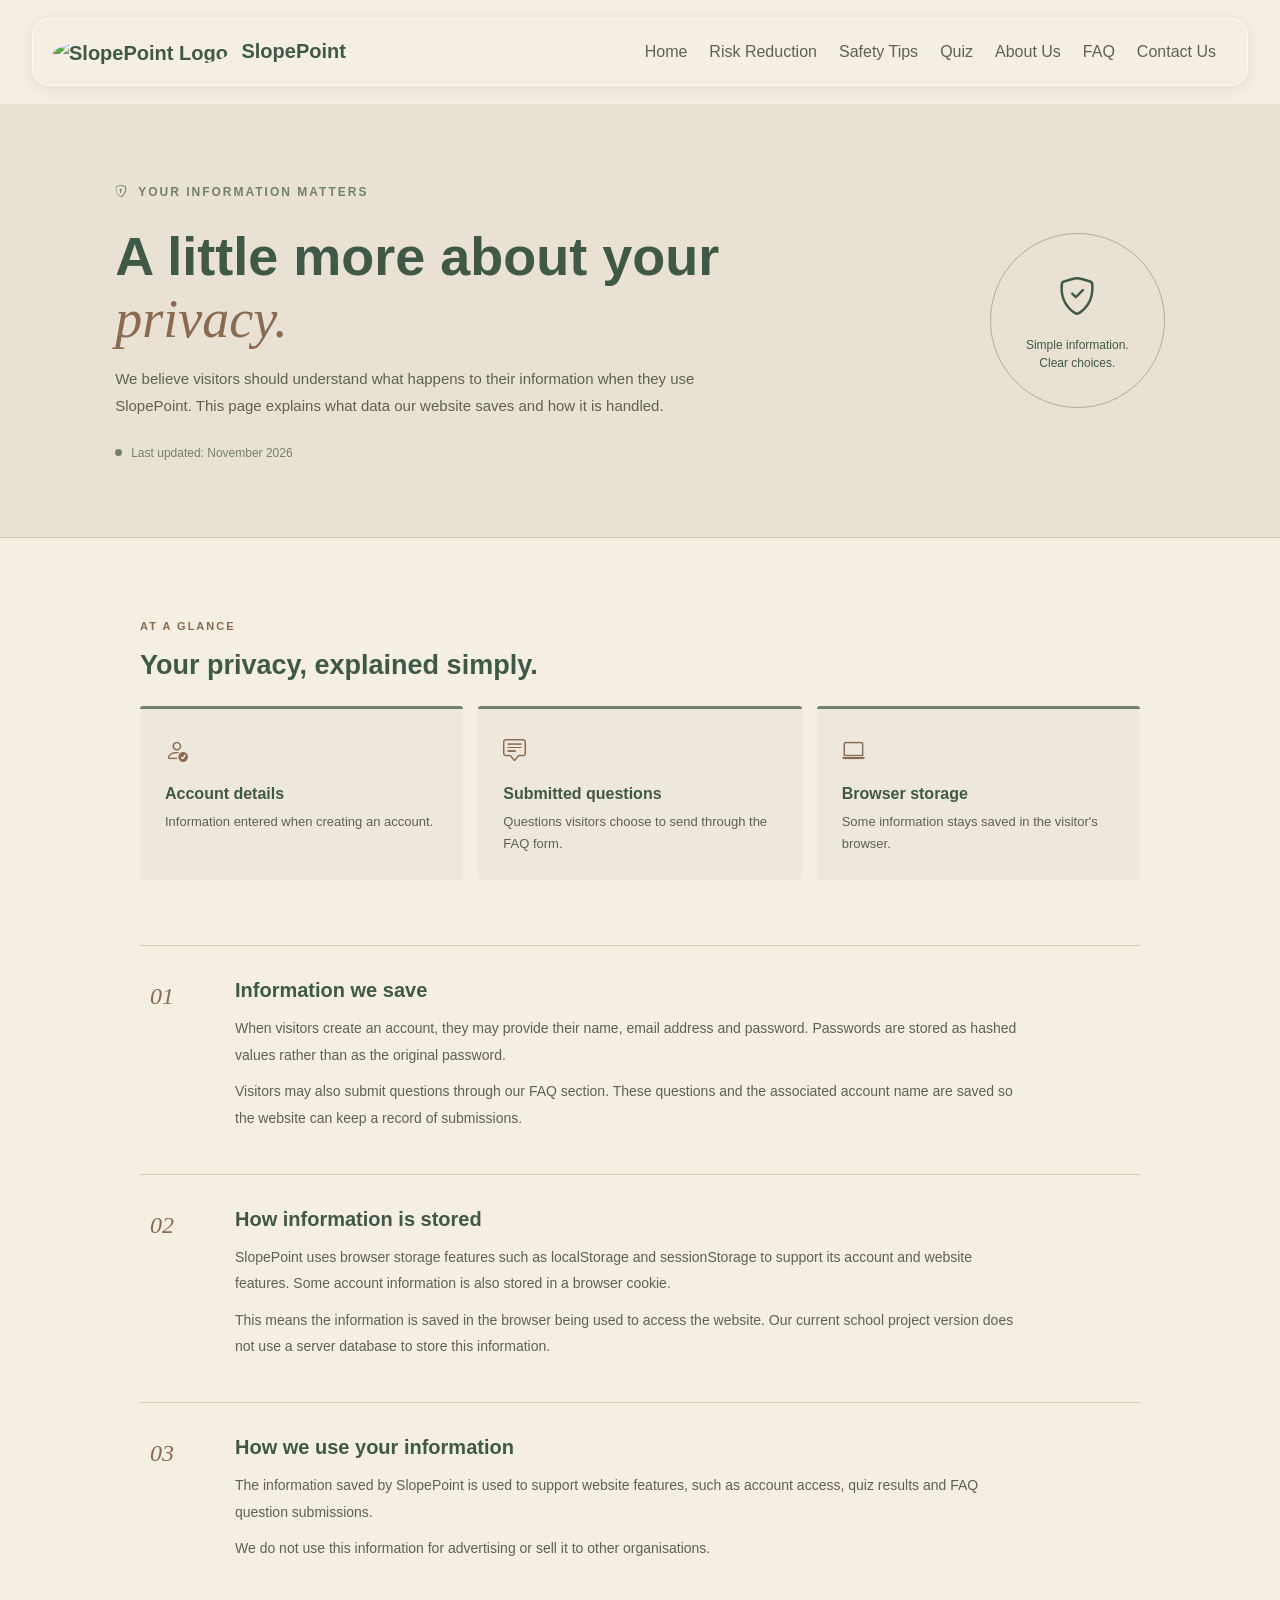
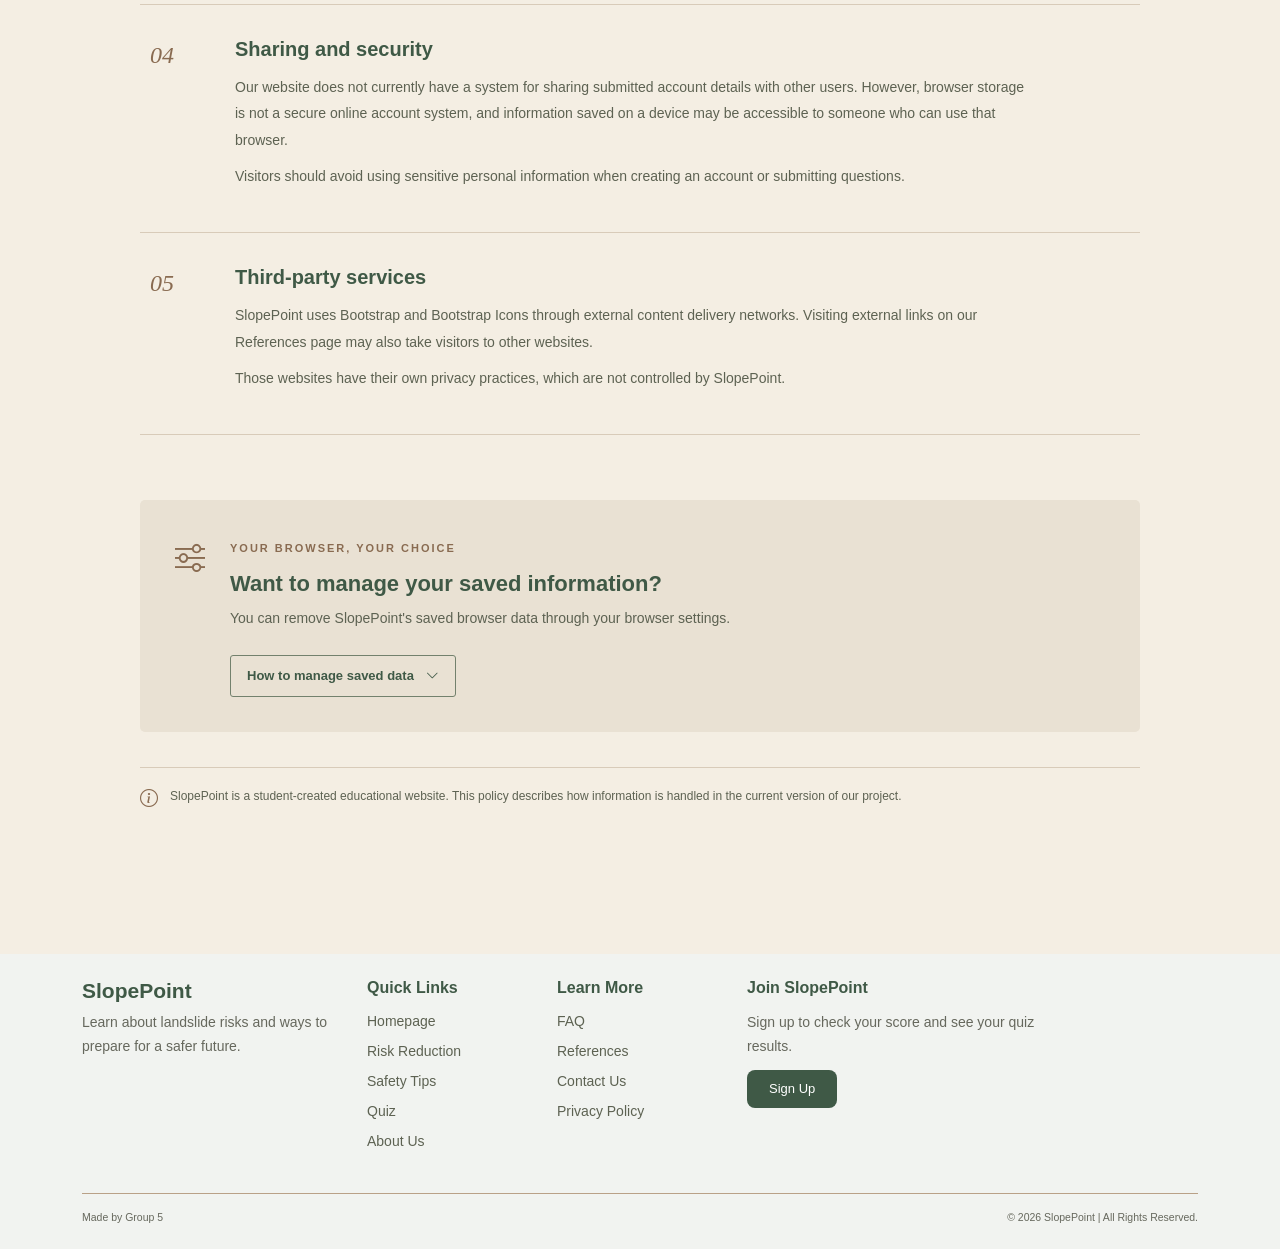
==== commit 65733874: "Update privacy-policy.html" ====
--- a/privacy-policy.html
+++ b/privacy-policy.html
@@ -30,7 +30,6 @@
                 <li class="nav-item"><a class="nav-link" href="quiz.html">Quiz</a></li>
                 <li class="nav-item"><a class="nav-link" href="aboutus.html">About Us</a></li>
                 <li class="nav-item"><a class="nav-link" href="faq.html">FAQ</a></li>
-                <li class="nav-item"><a class="nav-link" href="references.html">References</a></li>
                 <li class="nav-item"><a class="nav-link" href="contactus.html">Contact Us</a></li>
             </ul>
         </div>
